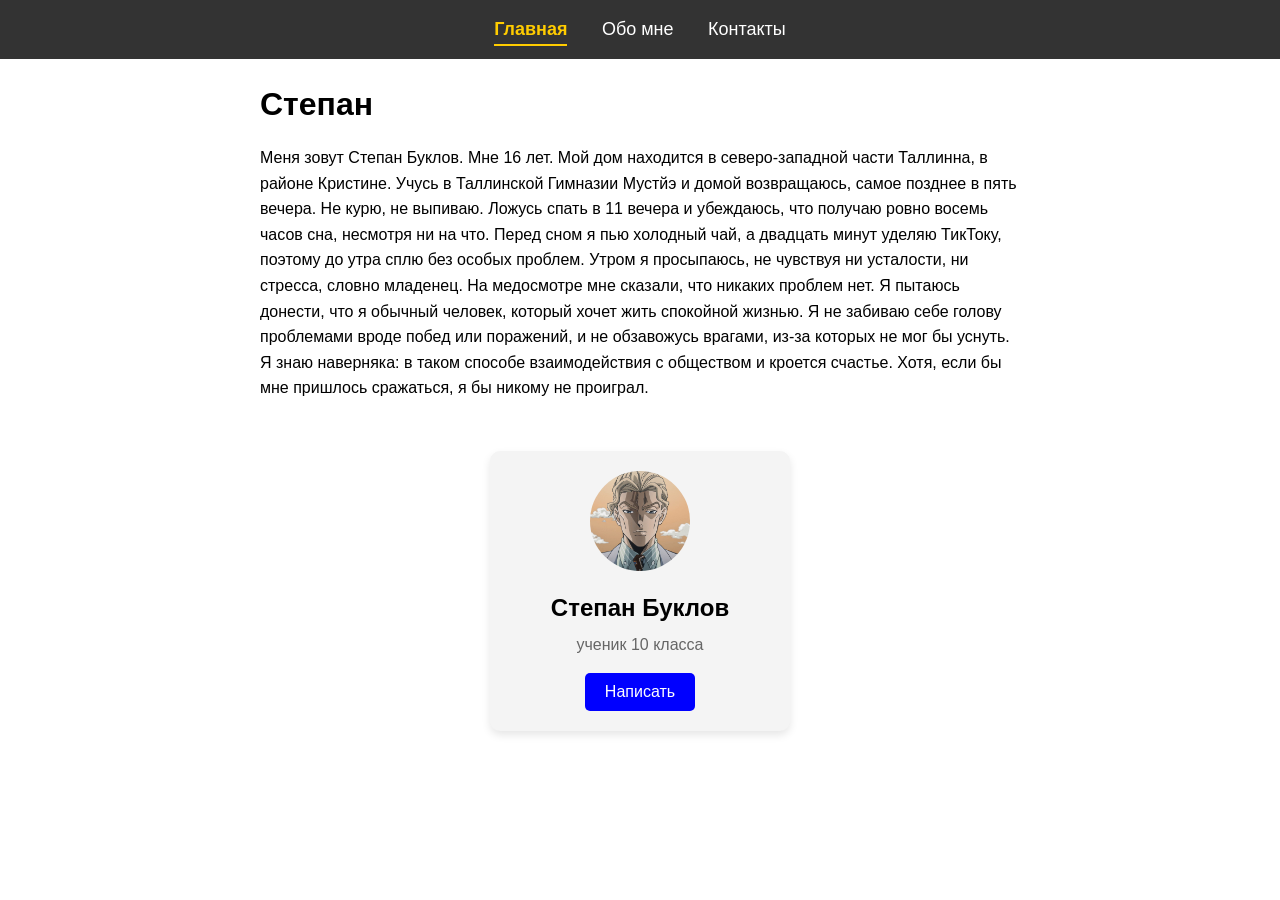
==== index.html @ 321bf99d "Add files via upload" ====
<!DOCTYPE html>
<html lang="ru">
<head>
    <meta charset="UTF-8">
    <meta name="viewport" content="width=device-width, initial-scale=1.0">
    <title>Работа</title>
    <link rel="stylesheet" href="style.css">
</head>
<body>

    <!-- Задание 2: Меню навигации -->
    <nav class="navbar">
        <a href="#" class="nav-link active">Главная</a>
        <a href="#" class="nav-link">Обо мне</a>
        <a href="#" class="nav-link">Контакты</a>
    </nav>

    <div class="content-wrapper">
        <h1>Степан</h1>
        <p>
            Меня зовут Степан Буклов. Мне 16 лет. Мой дом находится в северо-западной части Таллинна,
            в районе Кристине. Учусь в Таллинской Гимназии Мустйэ и домой возвращаюсь, самое 
            позднее в пять вечера. Не курю, не выпиваю. Ложусь спать в 11 вечера и убеждаюсь, 
            что получаю ровно восемь часов сна, несмотря ни на что. Перед сном я пью холодный чай, а
            двадцать минут уделяю ТикТоку, поэтому до утра сплю без особых проблем. Утром я 
            просыпаюсь, не чувствуя ни усталости, ни стресса, словно младенец. На медосмотре мне
            сказали, что никаких проблем нет. Я пытаюсь донести, что я обычный человек, который хочет
            жить спокойной жизнью. Я не забиваю себе голову проблемами вроде побед или поражений, и 
            не обзавожусь врагами, из-за которых не мог бы уснуть. Я знаю наверняка: в таком способе
            взаимодействия с обществом и кроется счастье. Хотя, если бы мне пришлось сражаться, я бы 
            никому не проиграл.
        </p>

        <div class="profile-card">
            <!-- Убрал несуществующий атрибут size="100" -->
            <img src="ioshikage-kira.jpeg" alt="Аватар" width="100" height="100">
            <h2>Степан Буклов</h2>
            <p>ученик 10 класса</p>
            <button class="btn btn-primary">Написать</button>
        </div>
    </div>

</body>
</html>
---- style.css ----
/* Сброс стилей */
* {
    margin: 0;
    padding: 0;
    box-sizing: border-box;
}

body {
    font-family: Arial, sans-serif;
    line-height: 1.6;
}

/* --- Обертка для контента, чтобы текст не прилипал к краям --- */
.content-wrapper {
    max-width: 800px;
    margin: 20px auto;
    padding: 0 20px;
}

h1 {
    margin-bottom: 15px;
}

/* --- Задание 2: Меню со стилями nav-link, :hover и .active --- */

.navbar {
    background-color: #333;
    padding: 15px;
    text-align: center;
}

.nav-link {
    color: white;
    text-decoration: none;
    margin: 0 15px;
    font-size: 18px;
    padding-bottom: 5px; /* Чтобы текст не прыгал при появлении рамки */
    transition: color 0.3s ease;
}

/* Стиль при наведении (ховер) */
.nav-link:hover {
    color: #ffcc00;
}

/* Стиль для активной страницы */
.nav-link.active {
    color: #ffcc00;
    font-weight: bold;
    border-bottom: 2px solid #ffcc00;
}


/* --- Задание 1: Система кнопок --- */

.btn {
    display: inline-block;
    padding: 10px 20px;
    border: none;
    border-radius: 5px;
    font-size: 16px;
    font-family: inherit;
    cursor: pointer;
    text-decoration: none; 
    transition: background-color 0.3s ease; 
}

.btn-primary {
    background-color: blue;
    color: white;
}

.btn-primary:hover {
    background-color: darkblue;
}

.btn-secondary {
    background-color: #e0e0e0; 
    color: #333; 
}

.btn-secondary:hover {
    background-color: #cccccc;
}


/* --- Карточка профиля --- */

.profile-card {
    width: 300px;
    background-color: #f4f4f4;
    border-radius: 10px;
    padding: 20px;
    text-align: center;
    box-shadow: 0 4px 8px rgba(0,0,0,0.1);
    margin: 50px auto; /* центрирование */
}

.profile-card img {
    border-radius: 50%; /* Сделает аватарку круглой (бонус для красоты) */
    margin-bottom: 10px;
}

.profile-card h2 {
    margin-bottom: 5px;
}

.profile-card p {
    margin-bottom: 15px;
    color: #666;
}


/* --- Задание 3: Ликвидация !important через правильную специфичность --- */
/* 
   ВНИМАНИЕ: В твоем текущем коде нигде нет !important. 
   Если задание требует его найти и убрать, возможно, ты не скинул 
   какой-то старый кусок кода. 
   Если его нет — значит, ты уже выполнил это задание, просто написав 
   правильные селекторы (например, .profile-card .btn вместо просто .btn).
*/
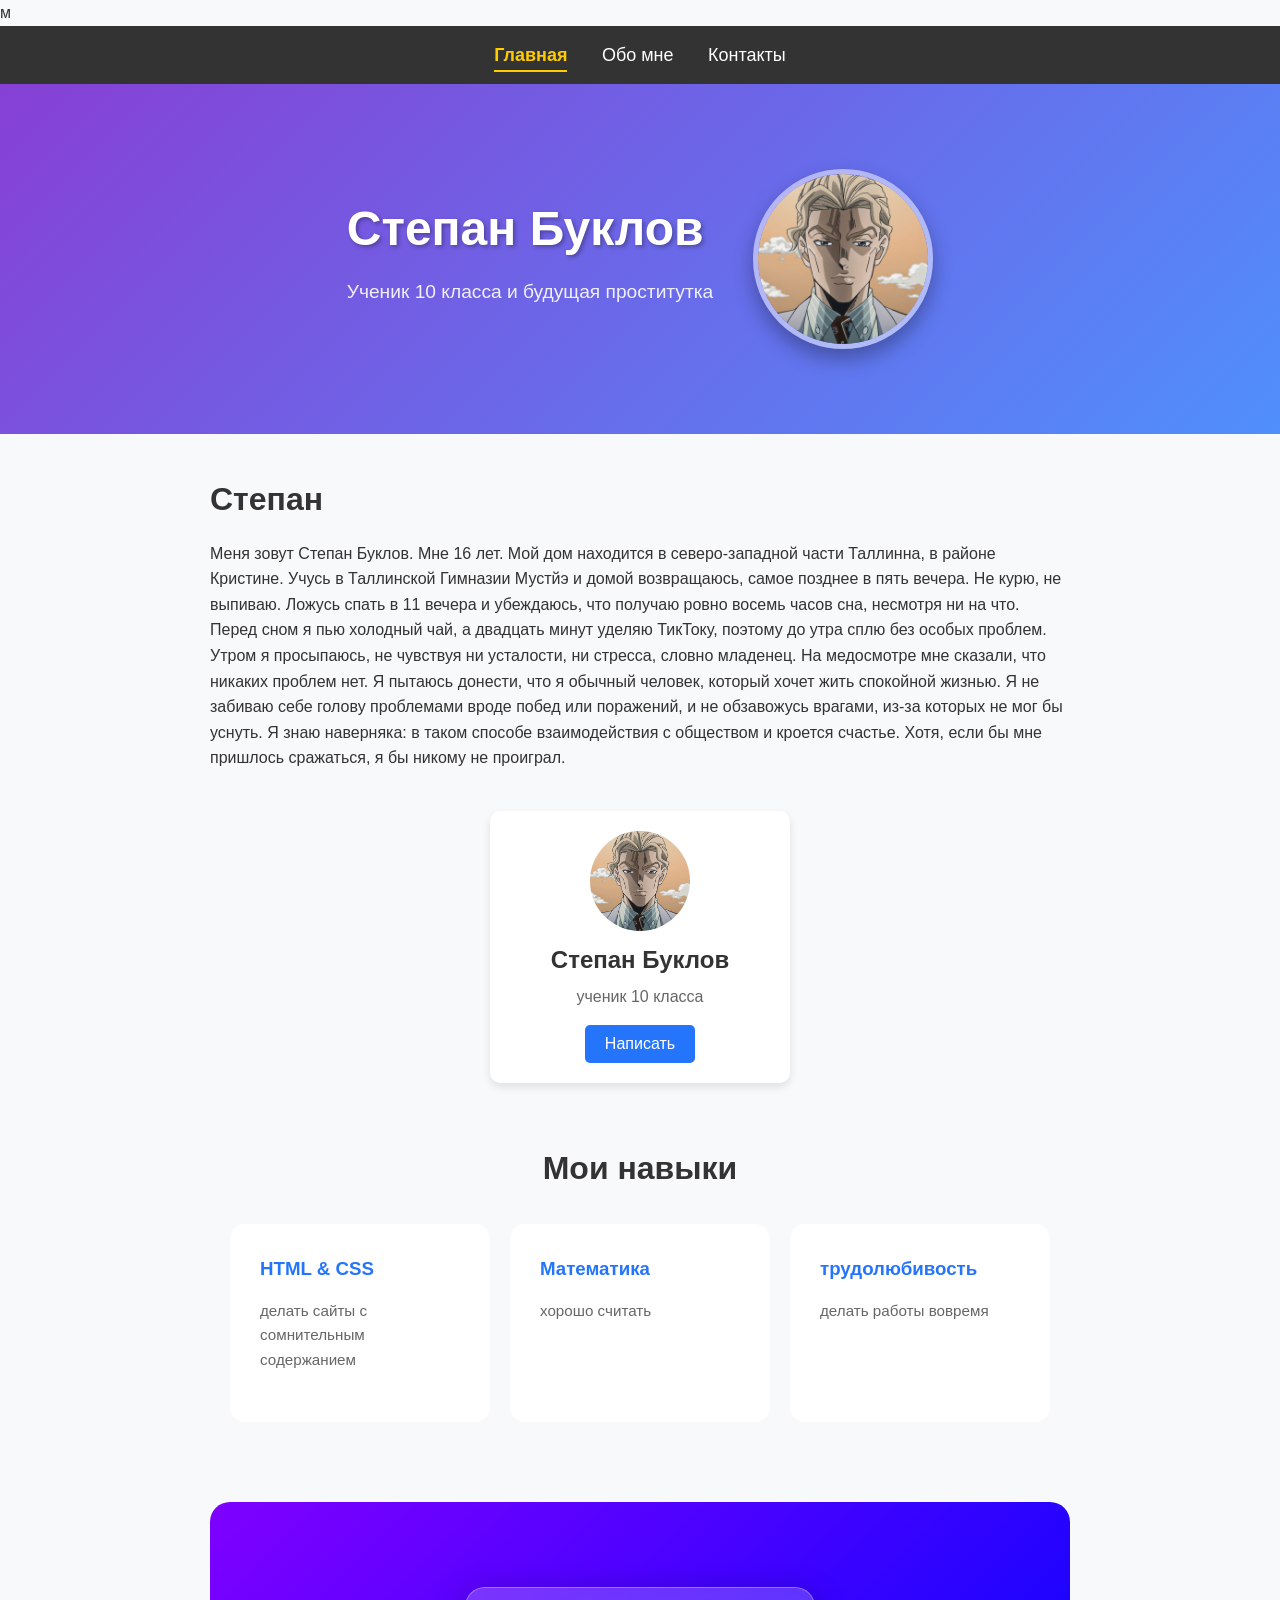
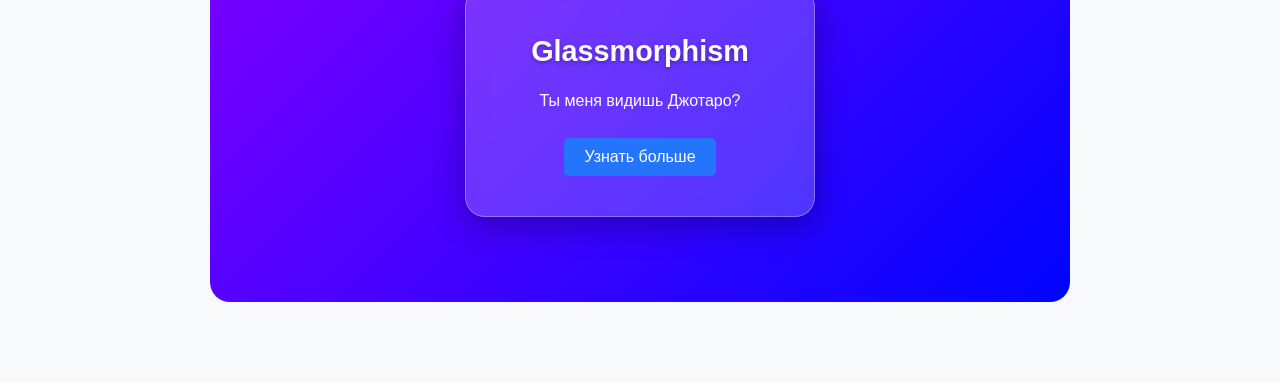
==== commit bd4570c3: "Add files via upload" ====
--- a/index.html
+++ b/index.html
@@ -1,4 +1,4 @@
-<!DOCTYPE html>
+м<!DOCTYPE html>
 <html lang="ru">
 <head>
     <meta charset="UTF-8">
@@ -7,15 +7,24 @@
     <link rel="stylesheet" href="style.css">
 </head>
 <body>
-
-    <!-- Задание 2: Меню навигации -->
+  
     <nav class="navbar">
         <a href="#" class="nav-link active">Главная</a>
         <a href="#" class="nav-link">Обо мне</a>
         <a href="#" class="nav-link">Контакты</a>
     </nav>
 
+    <header class="hero-banner">
+        <div class="hero-content">
+            <h1>Степан Буклов</h1>
+            <p>Ученик 10 класса и будущая проститутка</p>
+        </div>
+        <img src="ioshikage-kira.jpeg" alt="Мое фото" class="hero-photo">
+    </header>
+
+    <!-- Основной контейнер для центрирования контента -->
     <div class="content-wrapper">
+        
         <h1>Степан</h1>
         <p>
             Меня зовут Степан Буклов. Мне 16 лет. Мой дом находится в северо-западной части Таллинна,
@@ -31,13 +40,43 @@
             никому не проиграл.
         </p>
 
+        <!-- Твоя карточка профиля -->
         <div class="profile-card">
-            <!-- Убрал несуществующий атрибут size="100" -->
             <img src="ioshikage-kira.jpeg" alt="Аватар" width="100" height="100">
             <h2>Степан Буклов</h2>
             <p>ученик 10 класса</p>
             <button class="btn btn-primary">Написать</button>
         </div>
+
+        <!-- ЗАДАНИЕ 1: Палитра цветов, box-shadow и hover анимация -->
+        <section class="features">
+            <h2>Мои навыки</h2>
+            <div class="cards-grid">
+                <div class="card">
+                    <h3>HTML & CSS</h3>
+                    <p>делать сайты с сомнительным содержанием</p>
+                </div>
+                <div class="card">
+                    <h3>Математика</h3>
+                    <p>хорошо считать</p>
+                </div>
+                <div class="card">
+                    <h3>трудолюбивость</h3>
+                    <p>делать работы вовремя</p>
+                </div>
+            </div>
+        </section>
+
+        <!-- ЗАДАНИЕ 3: Эффект Glassmorphism -->
+        <section class="glass-section">
+            <div class="glass-bg-image"></div> 
+            <div class="glass-card">
+                <h3>Glassmorphism</h3>
+                <p>Ты меня видишь Джотаро?</p>
+                <button class="btn btn-primary">Узнать больше</button>
+            </div>
+        </section>
+
     </div>
 
 </body>
--- a/style.css
+++ b/style.css
@@ -1,4 +1,4 @@
-/* Сброс стилей */
+/* Базовый сброс */
 * {
     margin: 0;
     padding: 0;
@@ -6,27 +6,20 @@
 }
 
 body {
-    font-family: Arial, sans-serif;
+    font-family: 'Segoe UI', Tahoma, Geneva, Verdana, sans-serif;
+    background-color: #f8f9fa;
+    color: #333;
     line-height: 1.6;
 }
-
-/* --- Обертка для контента, чтобы текст не прилипал к краям --- */
-.content-wrapper {
-    max-width: 800px;
-    margin: 20px auto;
-    padding: 0 20px;
-}
-
-h1 {
-    margin-bottom: 15px;
-}
-
-/* --- Задание 2: Меню со стилями nav-link, :hover и .active --- */
 
 .navbar {
     background-color: #333;
     padding: 15px;
     text-align: center;
+    /* Закрепляем меню сверху, чтобы оно всегда было видно при прокрутке */
+    position: sticky; 
+    top: 0;
+    z-index: 100;
 }
 
 .nav-link {
@@ -34,25 +27,99 @@
     text-decoration: none;
     margin: 0 15px;
     font-size: 18px;
-    padding-bottom: 5px; /* Чтобы текст не прыгал при появлении рамки */
+    padding-bottom: 5px;
     transition: color 0.3s ease;
 }
 
-/* Стиль при наведении (ховер) */
 .nav-link:hover {
     color: #ffcc00;
 }
 
-/* Стиль для активной страницы */
 .nav-link.active {
     color: #ffcc00;
     font-weight: bold;
     border-bottom: 2px solid #ffcc00;
 }
 
-
-/* --- Задание 1: Система кнопок --- */
-
+/* Обертка для текста, чтобы он не прилипал к краям */
+.content-wrapper {
+    max-width: 900px;
+    margin: 0 auto;
+    padding: 40px 20px;
+}
+
+h1 {
+    margin-bottom: 15px;
+}
+
+p {
+    margin-bottom: 20px;
+}
+
+/* =========================================
+   ЗАДАНИЕ 2: Hero-баннер 
+   ========================================= */
+.hero-banner {
+    background-image: 
+        linear-gradient(135deg, rgba(106, 17, 203, 0.8) 0%, rgba(37, 117, 252, 0.8) 100%),
+        url('https://images.unsplash.com/photo-1557683316-973673baf926?q=80&w=2000&auto=format&fit=crop');
+    background-size: cover;
+    background-position: center;
+    color: white;
+    padding: 60px 20px;
+    display: flex;
+    align-items: center;
+    justify-content: center;
+    gap: 40px;
+    min-height: 350px;
+}
+
+.hero-content h1 {
+    font-size: 3rem;
+    margin-bottom: 10px;
+    text-shadow: 2px 2px 4px rgba(0,0,0,0.3);
+}
+
+.hero-content p {
+    font-size: 1.2rem;
+    opacity: 0.9;
+}
+
+.hero-photo {
+    width: 180px;
+    height: 180px;
+    border-radius: 50%;
+    object-fit: cover;
+    border: 5px solid rgba(255, 255, 255, 0.5);
+    box-shadow: 0 10px 20px rgba(0,0,0,0.3);
+}
+
+
+.profile-card {
+    width: 300px;
+    background-color: #ffffff;
+    border-radius: 10px;
+    padding: 20px;
+    text-align: center;
+    box-shadow: 0 4px 8px rgba(0,0,0,0.1);
+    margin: 40px auto; /* Центрируем карточку */
+}
+
+.profile-card img {
+    border-radius: 50%; 
+    margin-bottom: 10px;
+}
+
+.profile-card h2 {
+    margin-bottom: 5px;
+}
+
+.profile-card p {
+    margin-bottom: 15px;
+    color: #666;
+}
+
+/* Кнопки (из старых заданий) */
 .btn {
     display: inline-block;
     padding: 10px 20px;
@@ -61,61 +128,110 @@
     font-size: 16px;
     font-family: inherit;
     cursor: pointer;
-    text-decoration: none; 
     transition: background-color 0.3s ease; 
 }
 
 .btn-primary {
-    background-color: blue;
+    background-color: #2575fc;
     color: white;
 }
 
 .btn-primary:hover {
-    background-color: darkblue;
-}
-
-.btn-secondary {
-    background-color: #e0e0e0; 
-    color: #333; 
-}
-
-.btn-secondary:hover {
-    background-color: #cccccc;
-}
-
-
-/* --- Карточка профиля --- */
-
-.profile-card {
-    width: 300px;
-    background-color: #f4f4f4;
-    border-radius: 10px;
-    padding: 20px;
-    text-align: center;
-    box-shadow: 0 4px 8px rgba(0,0,0,0.1);
-    margin: 50px auto; /* центрирование */
-}
-
-.profile-card img {
-    border-radius: 50%; /* Сделает аватарку круглой (бонус для красоты) */
-    margin-bottom: 10px;
-}
-
-.profile-card h2 {
-    margin-bottom: 5px;
-}
-
-.profile-card p {
-    margin-bottom: 15px;
+    background-color: #1a5bbd;
+}
+
+/* =========================================
+   ЗАДАНИЕ 1: Карточки (Тени и Hover)
+   ========================================= */
+.features {
+    margin-top: 60px;
+}
+
+.features h2 {
+    text-align: center;
+    margin-bottom: 30px;
+    font-size: 2rem;
+}
+
+.cards-grid {
+    display: flex;
+    gap: 20px;
+    justify-content: center;
+    flex-wrap: wrap;
+}
+
+.card {
+    background-color: #ffffff;
+    padding: 30px;
+    border-radius: 15px;
+    width: 260px;
+}
+
+.card h3 {
+    margin-bottom: 15px;
+    color: #2575fc;
+}
+
+.card p {
     color: #666;
-}
-
-
-/* --- Задание 3: Ликвидация !important через правильную специфичность --- */
-/* 
-   ВНИМАНИЕ: В твоем текущем коде нигде нет !important. 
-   Если задание требует его найти и убрать, возможно, ты не скинул 
-   какой-то старый кусок кода. 
-   Если его нет — значит, ты уже выполнил это задание, просто написав 
-   правильные селекторы (например, .profile-card .btn вместо просто .btn).
-*/+    font-size: 0.95rem;
+}
+
+/* Hover-анимация */
+.card:hover {
+    transform: translateY(-10px); 
+    box-shadow: 0 20px 25px -5px rgba(0,0,0,0.15), 0 10px 10px -5px rgba(0,0,0,0.04); 
+    border-top-color: #ffcc00; 
+}
+
+/* =========================================
+   ЗАДАНИЕ 3: Эффект Glassmorphism
+   ========================================= */
+.glass-section {
+    position: relative;
+    height: 400px;
+    margin-top: 80px;
+    margin-bottom: 40px;
+    border-radius: 20px;
+    overflow: hidden;
+    display: flex;
+    align-items: center;
+    justify-content: center;
+}
+
+.glass-bg-image {
+    position: absolute;
+    top: 0; left: 0; right: 0; bottom: 0;
+    background: linear-gradient(135deg, #7F00FF 0%, #0004ff 100%); 
+    z-index: 1;
+}
+
+.glass-card {
+    position: relative;
+    z-index: 2;
+    width: 350px;
+    padding: 40px;
+    border-radius: 20px;
+    
+    
+    background: rgba(255, 255, 255, 0.2); 
+    backdrop-filter: blur(10px); 
+    -webkit-backdrop-filter: blur(10px); 
+    border: 1px solid rgba(255, 255, 255, 0.3); 
+    box-shadow: 0 8px 32px 0 rgba(0, 0, 0, 0.3); 
+    
+    color: white;
+    text-align: center;
+}
+
+.glass-card h3 {
+    font-size: 1.8rem;
+    margin-bottom: 15px;
+    text-shadow: 0 2px 4px rgba(0,0,0,0.3);
+}
+
+.glass-card p {
+    margin-bottom: 25px;
+    line-height: 1.5;
+    font-weight: 500;
+}
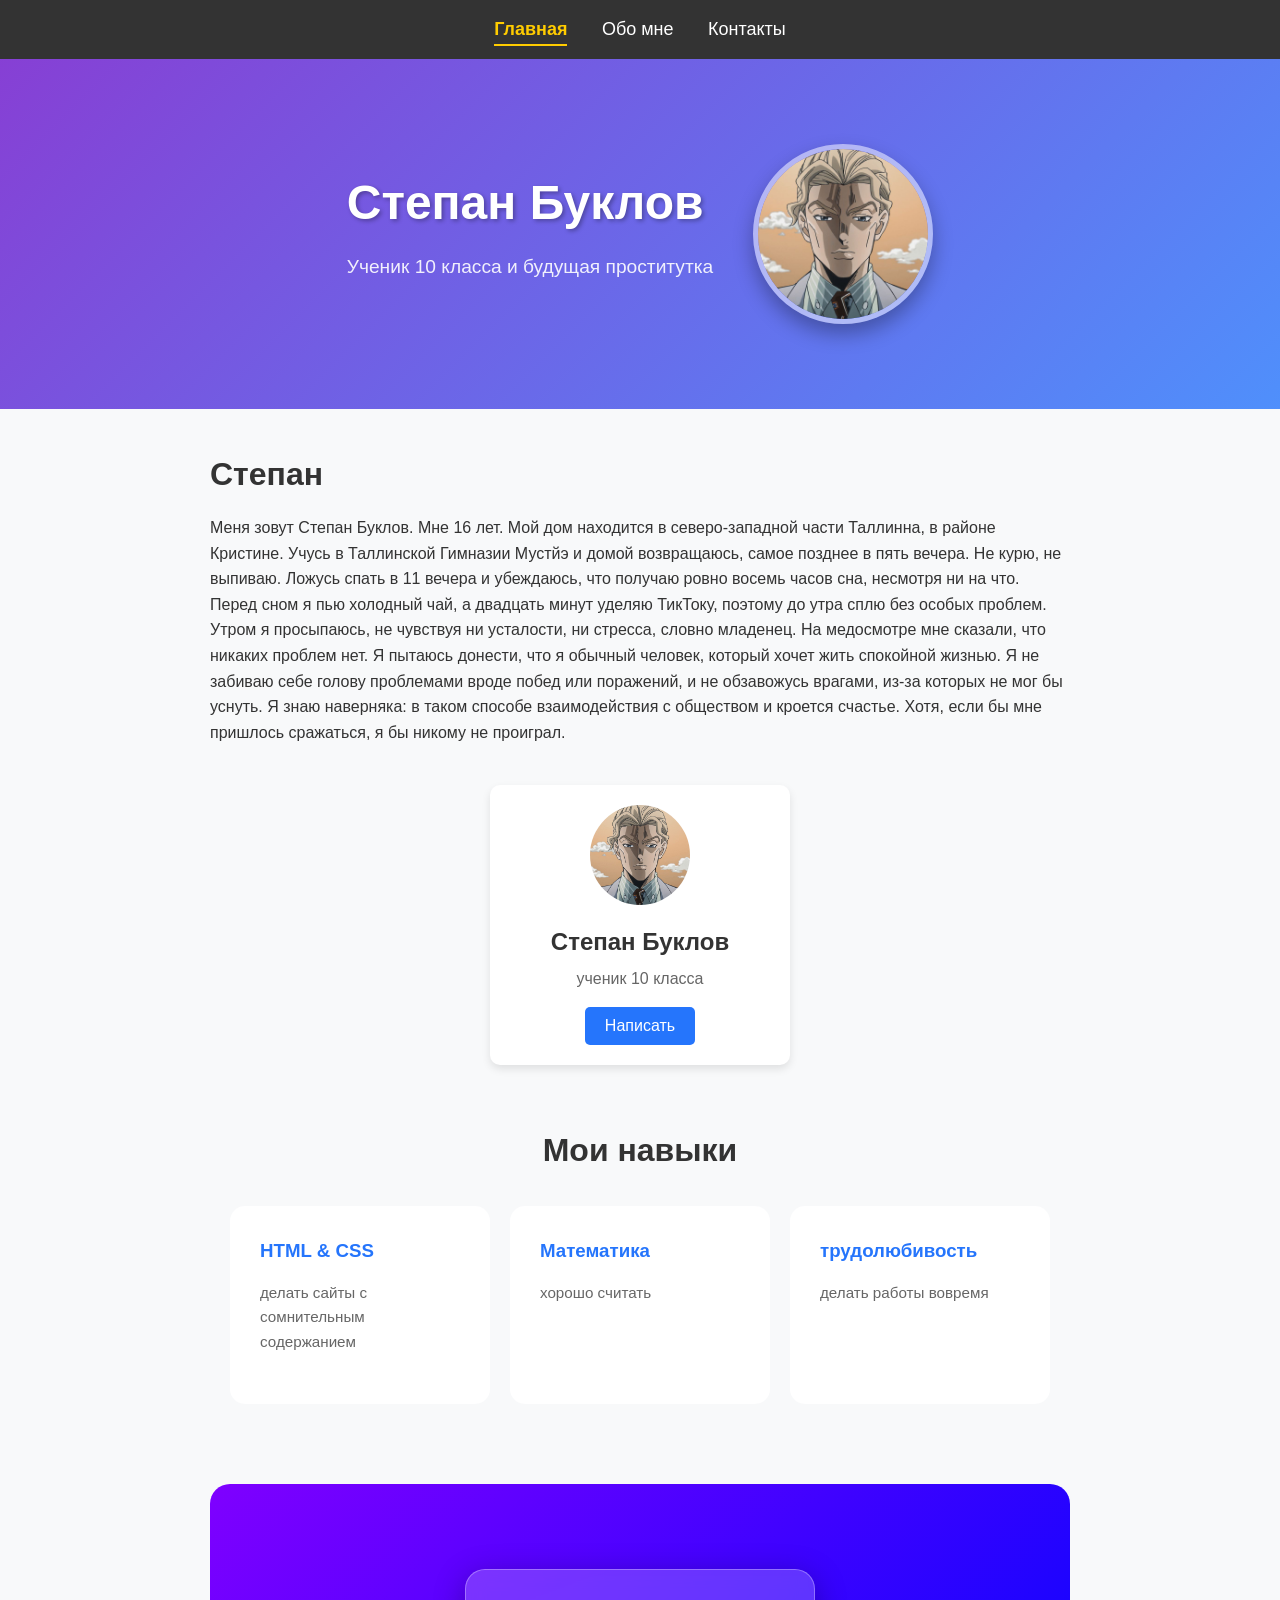
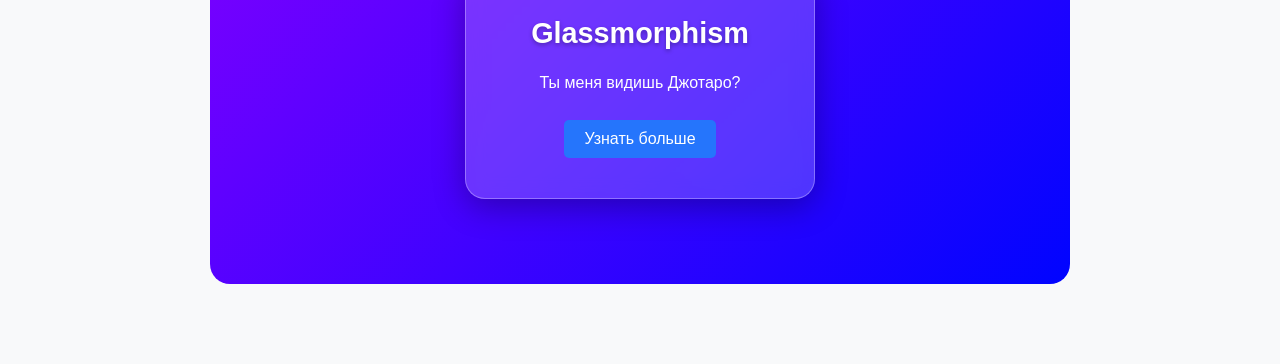
==== commit 9e0d3f7f: "Add files via upload" ====
--- a/index.html
+++ b/index.html
@@ -1,4 +1,4 @@
-м<!DOCTYPE html>
+<!DOCTYPE html>
 <html lang="ru">
 <head>
     <meta charset="UTF-8">
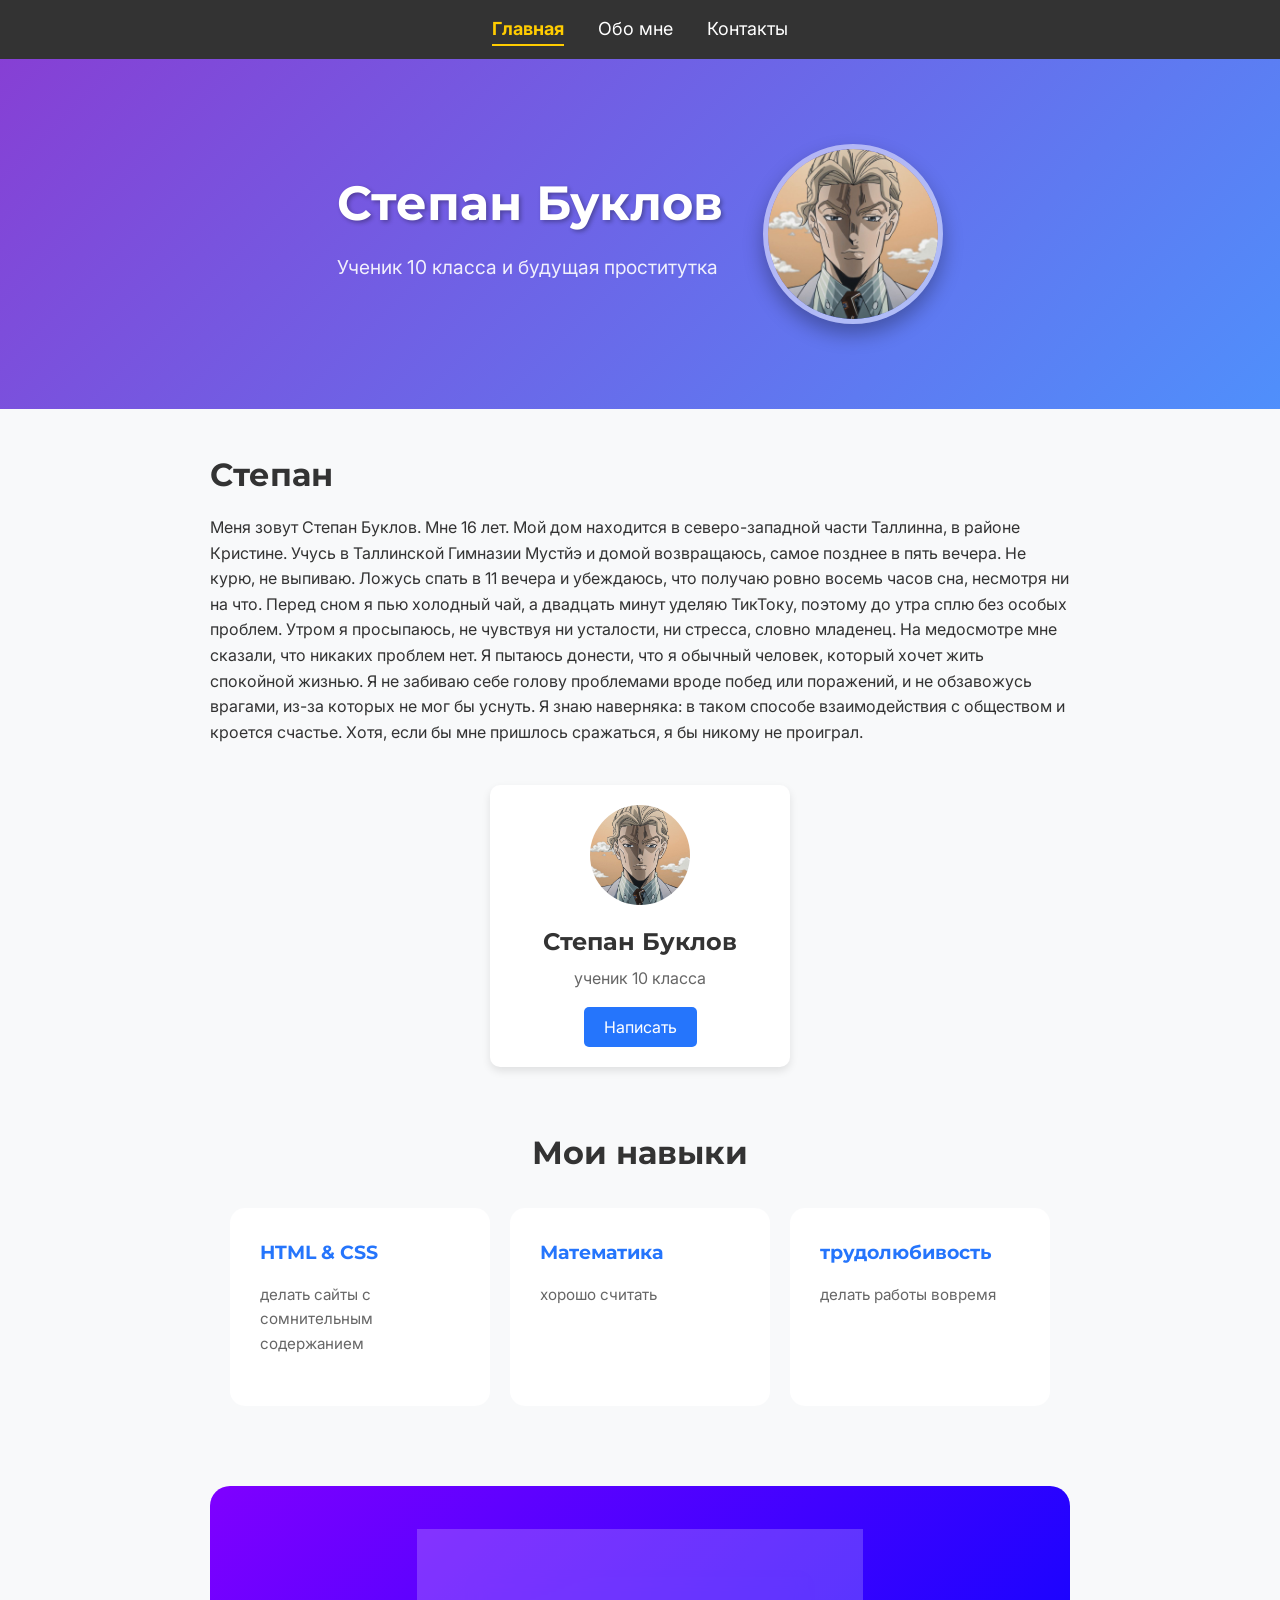
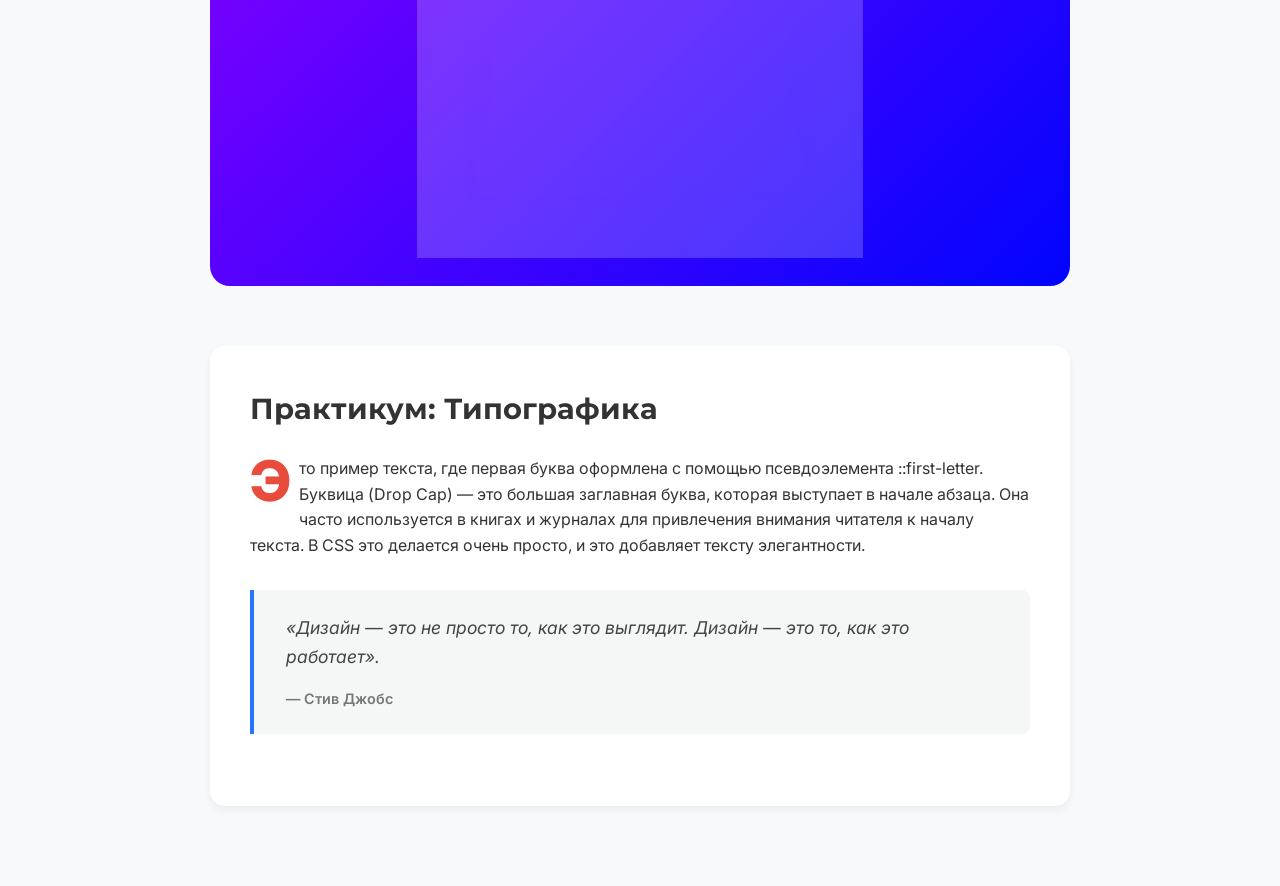
==== commit 138adf7f: "Add files via upload" ====
--- a/index.html
+++ b/index.html
@@ -4,6 +4,12 @@
     <meta charset="UTF-8">
     <meta name="viewport" content="width=device-width, initial-scale=1.0">
     <title>Работа</title>
+    
+    <!-- ЗАДАНИЕ 1: Подключение пары шрифтов Montserrat и Inter -->
+    <link rel="preconnect" href="https://fonts.googleapis.com">
+    <link rel="preconnect" href="https://fonts.gstatic.com" crossorigin>
+    <link href="https://fonts.googleapis.com/css2?family=Inter:wght@400;600&family=Montserrat:wght@400;600;800&display=swap" rel="stylesheet">
+    
     <link rel="stylesheet" href="style.css">
 </head>
 <body>
@@ -77,6 +83,27 @@
             </div>
         </section>
 
+        <!-- ============================================== -->
+        <!-- НОВОЕ ПРАКТИЧЕСКОЕ ЗАДАНИЕ (по чек-листу)       -->
+        <!-- ============================================== -->
+        <section class="practicum-section">
+            <h2>Практикум: Типографика</h2>
+            
+            <p class="text-with-dropcap">
+                Это пример текста, где первая буква оформлена с помощью псевдоэлемента ::first-letter. 
+                Буквица (Drop Cap) — это большая заглавная буква, которая выступает в начале абзаца. 
+                Она часто используется в книгах и журналах для привлечения внимания читателя к началу текста. 
+                В CSS это делается очень просто, и это добавляет тексту элегантности.
+            </p>
+
+            <!-- ЗАДАНИЕ 3: Оформление цитаты -->
+            <blockquote class="styled-quote">
+                «Дизайн — это не просто то, как это выглядит. Дизайн — это то, как это работает».
+                <cite>— Стив Джобс</cite>
+            </blockquote>
+        </section>
+        <!-- ============================================== -->
+
     </div>
 
 </body>
--- a/style.css
+++ b/style.css
@@ -1,3 +1,11 @@
+
+/* ЗАДАНИЕ 2: Базовая настройка размеров (rem) */
+html {
+    /* Базовый размер шрифта 16px. 1rem = 16px */
+    font-size: 16px; 
+    scroll-behavior: smooth;
+}
+
 /* Базовый сброс */
 * {
     margin: 0;
@@ -6,17 +14,24 @@
 }
 
 body {
-    font-family: 'Segoe UI', Tahoma, Geneva, Verdana, sans-serif;
+    /* ЗАДАНИЕ 1: Использование подключенных шрифтов. 
+       Montserrat для заголовков зададим ниже, Inter - для основного текста */
+    font-family: 'Inter', 'Segoe UI', Tahoma, Geneva, Verdana, sans-serif;
     background-color: #f8f9fa;
     color: #333;
     line-height: 1.6;
 }
 
+/* Применяем Montserrat к заголовкам для иерархии */
+h1, h2, h3 {
+    font-family: 'Montserrat', sans-serif;
+}
+
 .navbar {
     background-color: #333;
-    padding: 15px;
+    /* Перевод в rem: 15px / 16 = 0.9375rem */
+    padding: 0.9375rem;
     text-align: center;
-    /* Закрепляем меню сверху, чтобы оно всегда было видно при прокрутке */
     position: sticky; 
     top: 0;
     z-index: 100;
@@ -25,9 +40,9 @@
 .nav-link {
     color: white;
     text-decoration: none;
-    margin: 0 15px;
-    font-size: 18px;
-    padding-bottom: 5px;
+    margin: 0 0.9375rem; /* 15px */
+    font-size: 1.125rem; /* 18px */
+    padding-bottom: 0.3125rem; /* 5px */
     transition: color 0.3s ease;
 }
 
@@ -38,22 +53,22 @@
 .nav-link.active {
     color: #ffcc00;
     font-weight: bold;
-    border-bottom: 2px solid #ffcc00;
+    border-bottom: 0.125rem solid #ffcc00; /* 2px */
 }
 
 /* Обертка для текста, чтобы он не прилипал к краям */
 .content-wrapper {
-    max-width: 900px;
+    max-width: 56.25rem; /* 900px */
     margin: 0 auto;
-    padding: 40px 20px;
+    padding: 2.5rem 1.25rem; /* 40px 20px */
 }
 
 h1 {
-    margin-bottom: 15px;
+    margin-bottom: 0.9375rem; /* 15px */
 }
 
 p {
-    margin-bottom: 20px;
+    margin-bottom: 1.25rem; /* 20px */
 }
 
 /* =========================================
@@ -66,66 +81,66 @@
     background-size: cover;
     background-position: center;
     color: white;
-    padding: 60px 20px;
+    padding: 3.75rem 1.25rem; /* 60px 20px */
     display: flex;
     align-items: center;
     justify-content: center;
-    gap: 40px;
-    min-height: 350px;
+    gap: 2.5rem; /* 40px */
+    min-height: 21.875rem; /* 350px */
 }
 
 .hero-content h1 {
-    font-size: 3rem;
-    margin-bottom: 10px;
-    text-shadow: 2px 2px 4px rgba(0,0,0,0.3);
+    font-size: 3rem; /* 48px */
+    margin-bottom: 0.625rem; /* 10px */
+    text-shadow: 0.125rem 0.125rem 0.25rem rgba(0,0,0,0.3); /* 2px 2px 4px */
 }
 
 .hero-content p {
-    font-size: 1.2rem;
+    font-size: 1.2rem; /* 19.2px */
     opacity: 0.9;
 }
 
 .hero-photo {
-    width: 180px;
-    height: 180px;
+    width: 11.25rem; /* 180px */
+    height: 11.25rem; /* 180px */
     border-radius: 50%;
     object-fit: cover;
-    border: 5px solid rgba(255, 255, 255, 0.5);
-    box-shadow: 0 10px 20px rgba(0,0,0,0.3);
+    border: 0.3125rem solid rgba(255, 255, 255, 0.5); /* 5px */
+    box-shadow: 0 0.625rem 1.25rem rgba(0,0,0,0.3); /* 0 10px 20px */
 }
 
 
 .profile-card {
-    width: 300px;
+    width: 18.75rem; /* 300px */
     background-color: #ffffff;
-    border-radius: 10px;
-    padding: 20px;
+    border-radius: 0.625rem; /* 10px */
+    padding: 1.25rem; /* 20px */
     text-align: center;
-    box-shadow: 0 4px 8px rgba(0,0,0,0.1);
-    margin: 40px auto; /* Центрируем карточку */
+    box-shadow: 0 0.25rem 0.5rem rgba(0,0,0,0.1); /* 0 4px 8px */
+    margin: 2.5rem auto; /* 40px */
 }
 
 .profile-card img {
     border-radius: 50%; 
-    margin-bottom: 10px;
+    margin-bottom: 0.625rem; /* 10px */
 }
 
 .profile-card h2 {
-    margin-bottom: 5px;
+    margin-bottom: 0.3125rem; /* 5px */
 }
 
 .profile-card p {
-    margin-bottom: 15px;
+    margin-bottom: 0.9375rem; /* 15px */
     color: #666;
 }
 
 /* Кнопки (из старых заданий) */
 .btn {
     display: inline-block;
-    padding: 10px 20px;
+    padding: 0.625rem 1.25rem; /* 10px 20px */
     border: none;
-    border-radius: 5px;
-    font-size: 16px;
+    border-radius: 0.3125rem; /* 5px */
+    font-size: 1rem; /* 16px */
     font-family: inherit;
     cursor: pointer;
     transition: background-color 0.3s ease; 
@@ -144,43 +159,43 @@
    ЗАДАНИЕ 1: Карточки (Тени и Hover)
    ========================================= */
 .features {
-    margin-top: 60px;
+    margin-top: 3.75rem; /* 60px */
 }
 
 .features h2 {
     text-align: center;
-    margin-bottom: 30px;
-    font-size: 2rem;
+    margin-bottom: 1.875rem; /* 30px */
+    font-size: 2rem; /* 32px */
 }
 
 .cards-grid {
     display: flex;
-    gap: 20px;
+    gap: 1.25rem; /* 20px */
     justify-content: center;
     flex-wrap: wrap;
 }
 
 .card {
     background-color: #ffffff;
-    padding: 30px;
-    border-radius: 15px;
-    width: 260px;
+    padding: 1.875rem; /* 30px */
+    border-radius: 0.9375rem; /* 15px */
+    width: 16.25rem; /* 260px */
 }
 
 .card h3 {
-    margin-bottom: 15px;
+    margin-bottom: 0.9375rem; /* 15px */
     color: #2575fc;
 }
 
 .card p {
     color: #666;
-    font-size: 0.95rem;
+    font-size: 0.95rem; /* 15.2px */
 }
 
 /* Hover-анимация */
 .card:hover {
-    transform: translateY(-10px); 
-    box-shadow: 0 20px 25px -5px rgba(0,0,0,0.15), 0 10px 10px -5px rgba(0,0,0,0.04); 
+    transform: translateY(-0.625rem); /* -10px */
+    box-shadow: 0 1.25rem 1.5625rem -0.3125rem rgba(0,0,0,0.15), 0 0.625rem 0.625rem -0.3125rem rgba(0,0,0,0.04); 
     border-top-color: #ffcc00; 
 }
 
@@ -189,10 +204,10 @@
    ========================================= */
 .glass-section {
     position: relative;
-    height: 400px;
-    margin-top: 80px;
-    margin-bottom: 40px;
-    border-radius: 20px;
+    height: 25rem; /* 400px */
+    margin-top: 5rem; /* 80px */
+    margin-bottom: 2.5rem; /* 40px */
+    border-radius: 1.25rem; /* 20px */
     overflow: hidden;
     display: flex;
     align-items: center;
@@ -209,29 +224,84 @@
 .glass-card {
     position: relative;
     z-index: 2;
-    width: 350px;
-    padding: 40px;
-    border-radius: 20px;
-    
+    width: 21.875rem; /* 350px */
+    padding: 2.5rem; /* 40px */
+    border-radius: 1.25rem; /* 20px */
     
     background: rgba(255, 255, 255, 0.2); 
     backdrop-filter: blur(10px); 
     -webkit-backdrop-filter: blur(10px); 
-    border: 1px solid rgba(255, 255, 255, 0.3); 
-    box-shadow: 0 8px 32px 0 rgba(0, 0, 0, 0.3); 
+    border: 0.0625rem solid rgba(255, 255, 255, 0.3); /* 1px */
+    box-shadow: 0 0.5rem 2rem 0 rgba(0, 0, 0, 0.3); /* 0 8px 32px */
     
     color: white;
     text-align: center;
 }
 
 .glass-card h3 {
-    font-size: 1.8rem;
-    margin-bottom: 15px;
-    text-shadow: 0 2px 4px rgba(0,0,0,0.3);
+    font-size: 1.8rem; /* 28.8px */
+    margin-bottom: 0.9375rem; /* 15px */
+    text-shadow: 0 0.125rem 0.25rem rgba(0,0,0,0.3); /* 0 2px 4px */
 }
 
 .glass-card p {
-    margin-bottom: 25px;
+    margin-bottom: 1.5625rem; /* 25px */
     line-height: 1.5;
     font-weight: 500;
+}
+
+/* =========================================
+   НОВОЕ ПРАКТИЧЕСКОЕ ЗАДАНИЕ
+   ========================================= */
+
+.practicum-section {
+    background-color: #ffffff;
+    padding: 2.5rem; /* 40px */
+    border-radius: 0.9375rem; /* 15px */
+    box-shadow: 0 0.25rem 0.5rem rgba(0,0,0,0.05); /* 0 4px 8px */
+    margin-top: 3.75rem; /* 60px */
+    margin-bottom: 2.5rem; /* 40px */
+}
+
+.practicum-section h2 {
+    font-size: 1.8rem; /* 28.8px */
+    margin-bottom: 1.5rem; /* 24px */
+    color: #333;
+}
+
+.practicum-section p {
+    font-size: 1rem; /* 16px */
+    margin-bottom: 1.5rem; /* 24px */
+}
+
+/* ЗАДАНИЕ 3: Псевдоэлемент ::first-letter (Буквица) */
+.text-with-dropcap::first-letter {
+    font-size: 3.5rem; /* 56px */
+    font-weight: 800;
+    color: #e74c3c; /* Красный цвет */
+    float: left; 
+    line-height: 1;
+    margin-right: 0.5rem; /* 8px */
+    margin-top: -0.2rem; /* -3.2px */
+}
+
+/* ЗАДАНИЕ 3: Оформление цитаты (blockquote) */
+.styled-quote {
+    background-color: #f4f7f6;
+    border-left: 0.3rem solid #2575fc; /* Синяя полоса слева */
+    padding: 1.5rem 2rem; /* 24px 32px */
+    margin: 2rem 0; /* 32px */
+    font-size: 1.1rem; /* 17.6px */
+    font-style: italic;
+    color: #444;
+    border-radius: 0 0.5rem 0.5rem 0; /* 8px */
+}
+
+.styled-quote cite {
+    display: block;
+    margin-top: 1rem; /* 16px */
+    font-size: 0.9rem; /* 14.4px */
+    font-weight: 600;
+    font-style: normal;
+    color: #777;
 }
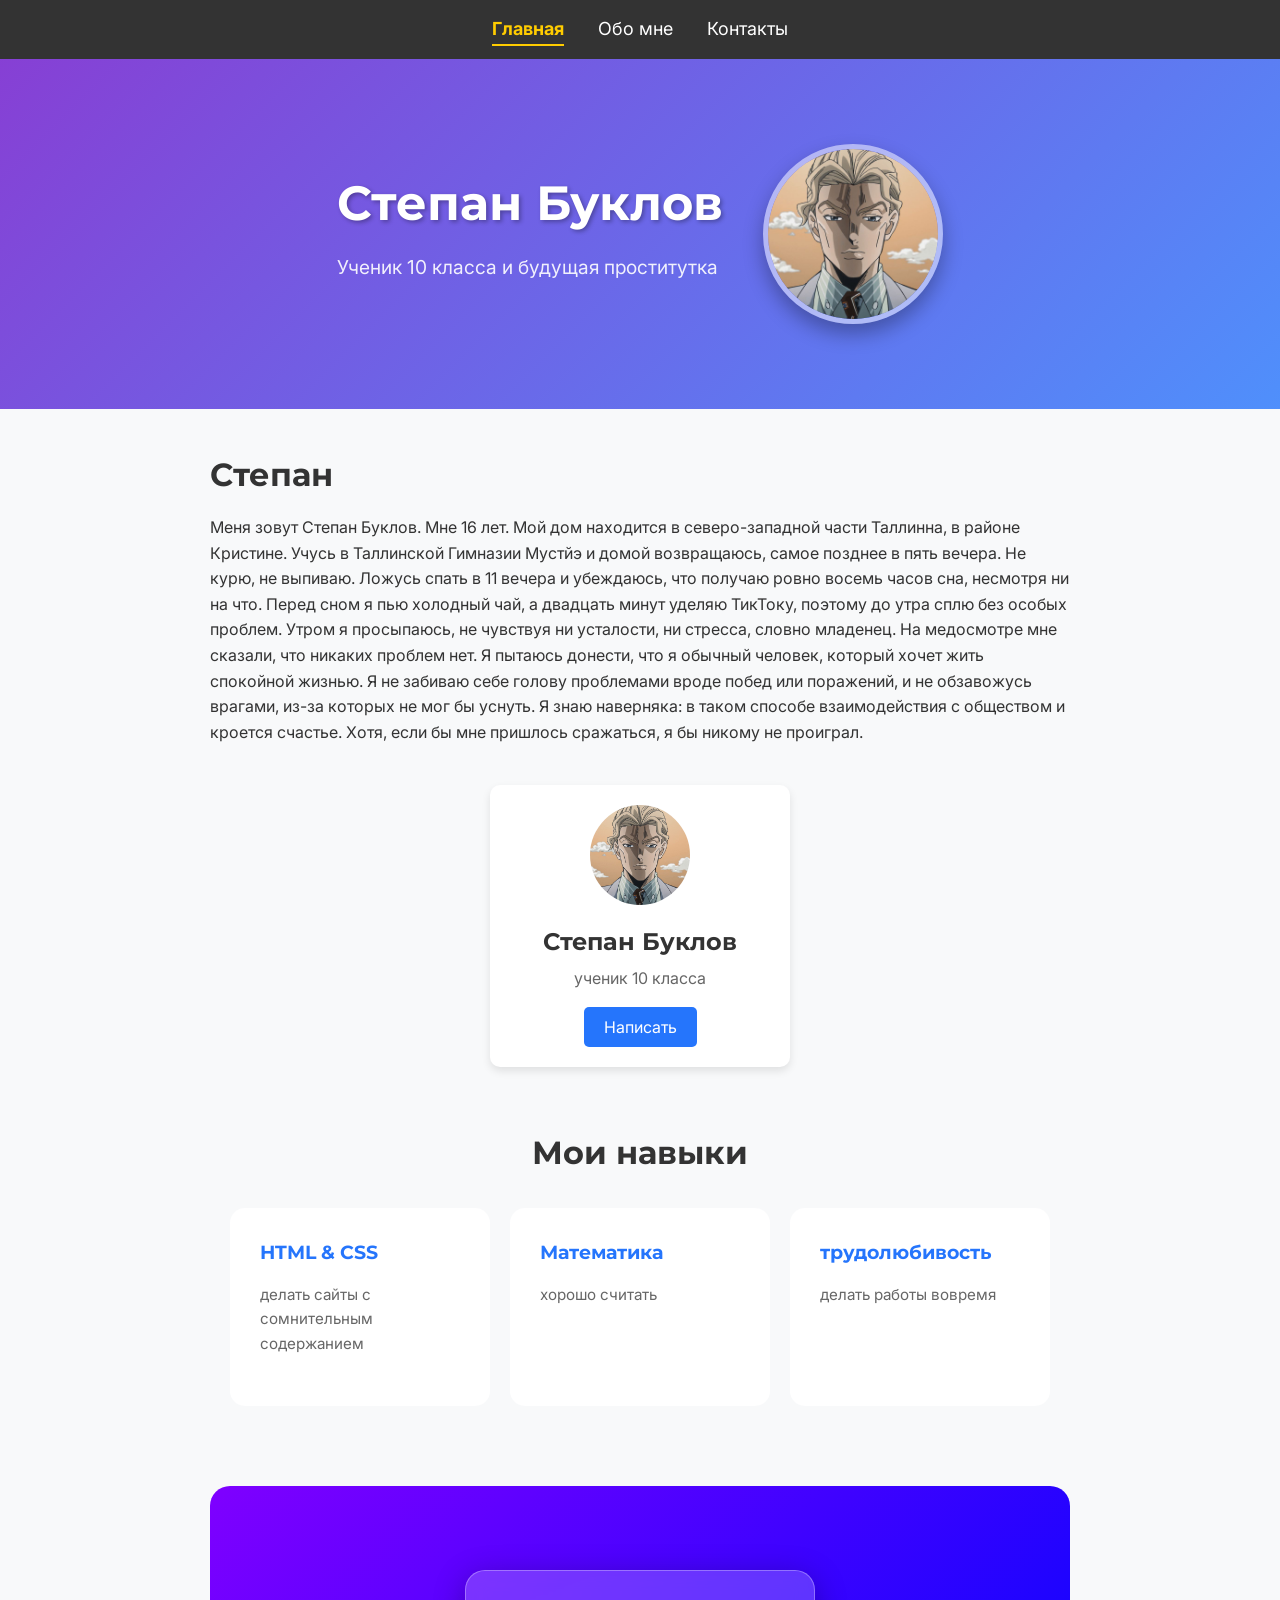
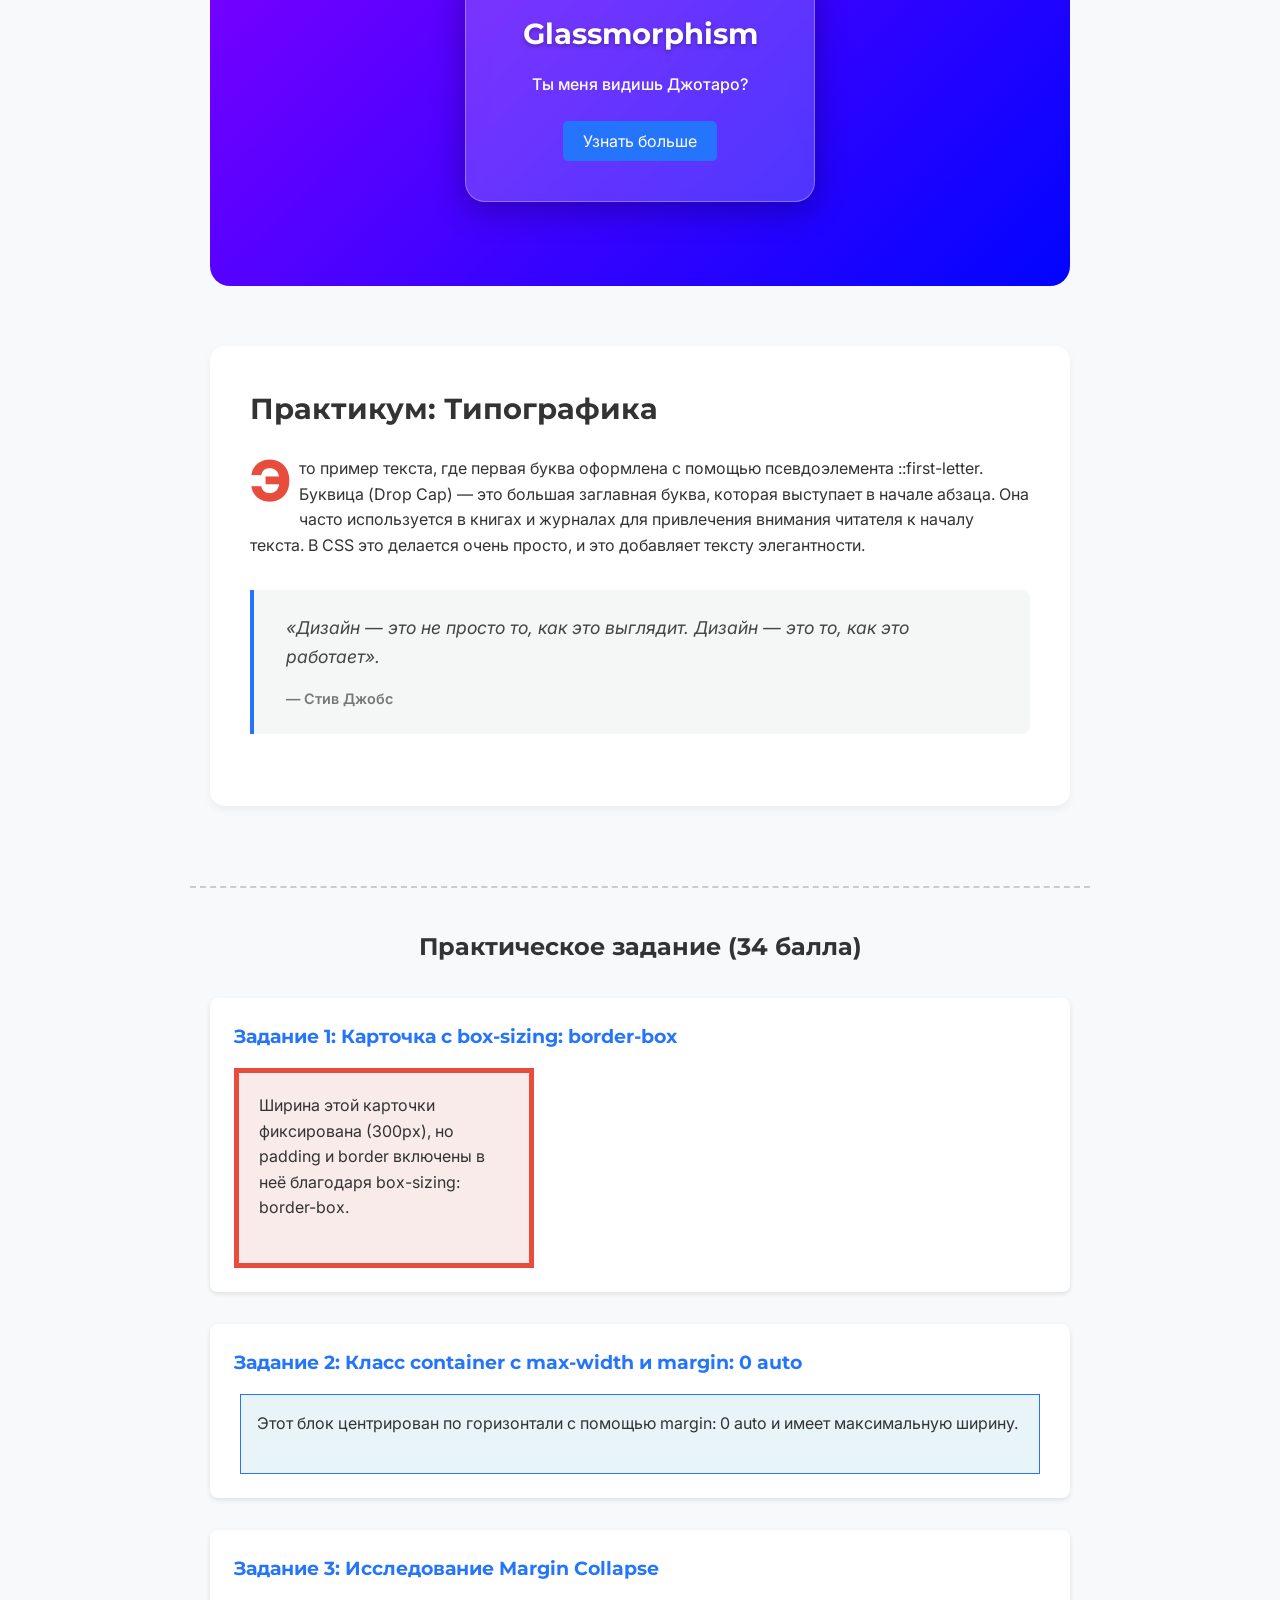
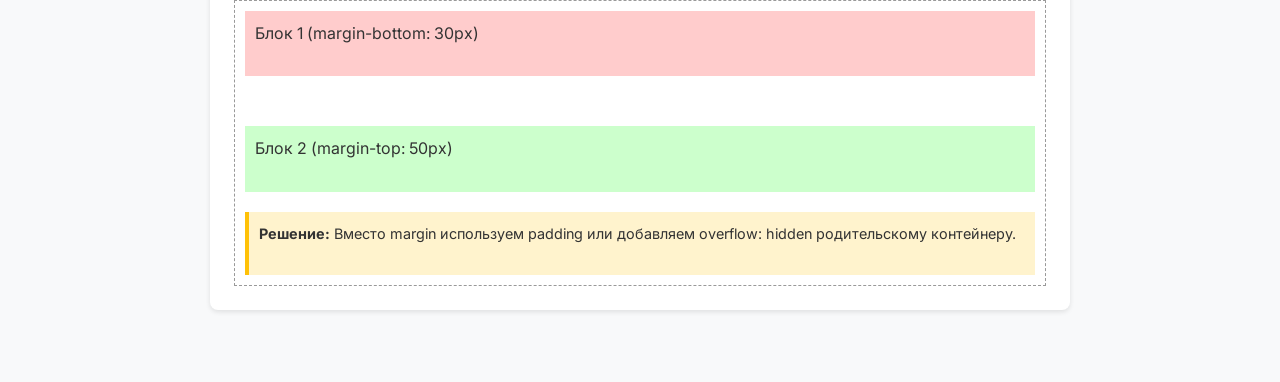
==== commit 2c348378: "Add files via upload" ====
--- a/index.html
+++ b/index.html
@@ -54,7 +54,7 @@
             <button class="btn btn-primary">Написать</button>
         </div>
 
-        <!-- ЗАДАНИЕ 1: Палитра цветов, box-shadow и hover анимация -->
+        <!--  Палитра цветов, box-shadow и hover анимация -->
         <section class="features">
             <h2>Мои навыки</h2>
             <div class="cards-grid">
@@ -83,9 +83,7 @@
             </div>
         </section>
 
-        <!-- ============================================== -->
-        <!-- НОВОЕ ПРАКТИЧЕСКОЕ ЗАДАНИЕ (по чек-листу)       -->
-        <!-- ============================================== -->
+    
         <section class="practicum-section">
             <h2>Практикум: Типографика</h2>
             
@@ -106,5 +104,46 @@
 
     </div>
 
+    <!-- ========================================================= -->
+    <!-- БЛОК ДЛЯ ПРАКТИЧЕСКОГО ЗАДАНИЯ (Добавлено) -->
+    <!-- ========================================================= -->
+    
+    <div class="practicum-task-wrapper">
+        <h2>Практическое задание (34 балла)</h2>
+
+        <!-- Задание 1: Box-sizing Border-box -->
+        <div class="task-block">
+            <h3>Задание 1: Карточка с box-sizing: border-box</h3>
+            <div class="task-1-box">
+                <p>Ширина этой карточки фиксирована (300px), но padding и border включены в неё благодаря box-sizing: border-box.</p>
+            </div>
+        </div>
+
+        <!-- Задание 2: Класс container с max-width и margin: 0 auto -->
+        <div class="task-block">
+            <h3>Задание 2: Класс container с max-width и margin: 0 auto</h3>
+            <div class="task-2-container container">
+                <p>Этот блок центрирован по горизонтали с помощью margin: 0 auto и имеет максимальную ширину.</p>
+            </div>
+        </div>
+
+        <!-- Задание 3: Margin Collapse -->
+        <div class="task-block">
+            <h3>Задание 3: Исследование Margin Collapse</h3>
+            <div class="task-3-margin">
+                <div class="box-collapse-1">
+                    <p>Блок 1 (margin-bottom: 30px)</p>
+                </div>
+                <div class="box-collapse-2">
+                    <p>Блок 2 (margin-top: 50px)</p>
+                </div>
+                <!-- Решение: Чтобы избежать схлопывания, можно использовать padding или overflow: hidden на родителе -->
+                <div class="solution-note">
+                    <p><strong>Решение:</strong> Вместо margin используем padding или добавляем overflow: hidden родительскому контейнеру.</p>
+                </div>
+            </div>
+        </div>
+    </div>
+
 </body>
 </html>
--- a/style.css
+++ b/style.css
@@ -1,5 +1,4 @@
-
-/* ЗАДАНИЕ 2: Базовая настройка размеров (rem) */
+/*  Базовая настройка размеров (rem) */
 html {
     /* Базовый размер шрифта 16px. 1rem = 16px */
     font-size: 16px; 
@@ -14,7 +13,7 @@
 }
 
 body {
-    /* ЗАДАНИЕ 1: Использование подключенных шрифтов. 
+    /*  Использование подключенных шрифтов. 
        Montserrat для заголовков зададим ниже, Inter - для основного текста */
     font-family: 'Inter', 'Segoe UI', Tahoma, Geneva, Verdana, sans-serif;
     background-color: #f8f9fa;
@@ -72,7 +71,7 @@
 }
 
 /* =========================================
-   ЗАДАНИЕ 2: Hero-баннер 
+  Hero-баннер 
    ========================================= */
 .hero-banner {
     background-image: 
@@ -156,7 +155,7 @@
 }
 
 /* =========================================
-   ЗАДАНИЕ 1: Карточки (Тени и Hover)
+   Карточки (Тени и Hover)
    ========================================= */
 .features {
     margin-top: 3.75rem; /* 60px */
@@ -200,7 +199,7 @@
 }
 
 /* =========================================
-   ЗАДАНИЕ 3: Эффект Glassmorphism
+   Эффект Glassmorphism
    ========================================= */
 .glass-section {
     position: relative;
@@ -250,9 +249,6 @@
     font-weight: 500;
 }
 
-/* =========================================
-   НОВОЕ ПРАКТИЧЕСКОЕ ЗАДАНИЕ
-   ========================================= */
 
 .practicum-section {
     background-color: #ffffff;
@@ -274,7 +270,7 @@
     margin-bottom: 1.5rem; /* 24px */
 }
 
-/* ЗАДАНИЕ 3: Псевдоэлемент ::first-letter (Буквица) */
+/*  Псевдоэлемент ::first-letter (Буквица) */
 .text-with-dropcap::first-letter {
     font-size: 3.5rem; /* 56px */
     font-weight: 800;
@@ -285,7 +281,7 @@
     margin-top: -0.2rem; /* -3.2px */
 }
 
-/* ЗАДАНИЕ 3: Оформление цитаты (blockquote) */
+/*  Оформление цитаты (blockquote) */
 .styled-quote {
     background-color: #f4f7f6;
     border-left: 0.3rem solid #2575fc; /* Синяя полоса слева */
@@ -304,4 +300,87 @@
     font-weight: 600;
     font-style: normal;
     color: #777;
+}
+
+
+/* =========================================================
+   БЛОК ДЛЯ ПРАКТИЧЕСКОГО ЗАДАНИЯ (Добавлено)
+   ========================================================= */
+
+.practicum-task-wrapper {
+    max-width: 56.25rem;
+    margin: 0 auto;
+    padding: 2.5rem 1.25rem;
+    border-top: 2px dashed #ccc;
+}
+
+.practicum-task-wrapper h2 {
+    text-align: center;
+    margin-bottom: 2rem;
+}
+
+.task-block {
+    background: #fff;
+    padding: 1.5rem;
+    margin-bottom: 2rem;
+    border-radius: 0.5rem;
+    box-shadow: 0 2px 5px rgba(0,0,0,0.1);
+}
+
+.task-block h3 {
+    margin-bottom: 1rem;
+    color: #2575fc;
+}
+
+/* Задание 1: Box-sizing Border-box */
+.task-1-box {
+    width: 300px;
+    height: 200px;
+    padding: 20px;
+    border: 5px solid #e74c3c;
+    background-color: #f9ebea;
+    /* Ключевое свойство: */
+    box-sizing: border-box; 
+    /* Благодаря ему, общая ширина будет ровно 300px, а контент сожмется */
+}
+
+/* Задание 2: Класс container с max-width и margin: 0 auto */
+.task-2-container {
+    background-color: #e8f4f8;
+    border: 1px solid #2575fc;
+    padding: 1rem;
+}
+
+.container {
+    max-width: 800px;
+    margin: 0 auto; /* Центрирование */
+}
+
+/* Задание 3: Margin Collapse */
+.task-3-margin {
+    /* Родительский контейнер */
+    border: 1px dashed #999;
+    padding: 10px;
+}
+
+.box-collapse-1 {
+    background-color: #ffcccc;
+    margin-bottom: 30px; /* Нижний отступ */
+    padding: 10px;
+}
+
+.box-collapse-2 {
+    background-color: #ccffcc;
+    margin-top: 50px; /* Верхний отступ */
+    padding: 10px;
+    /* Визуально расстояние между блоками будет 50px (максимальный из двух), 
+       а не 80px (30+50). Это и есть Margin Collapse. */
+}
+
+.solution-note {
+    margin-top: 20px;
+    background-color: #fff3cd;
+    padding: 10px;
+    border-left: 4px solid #ffc107;
+    font-size: 0.9rem;
 }
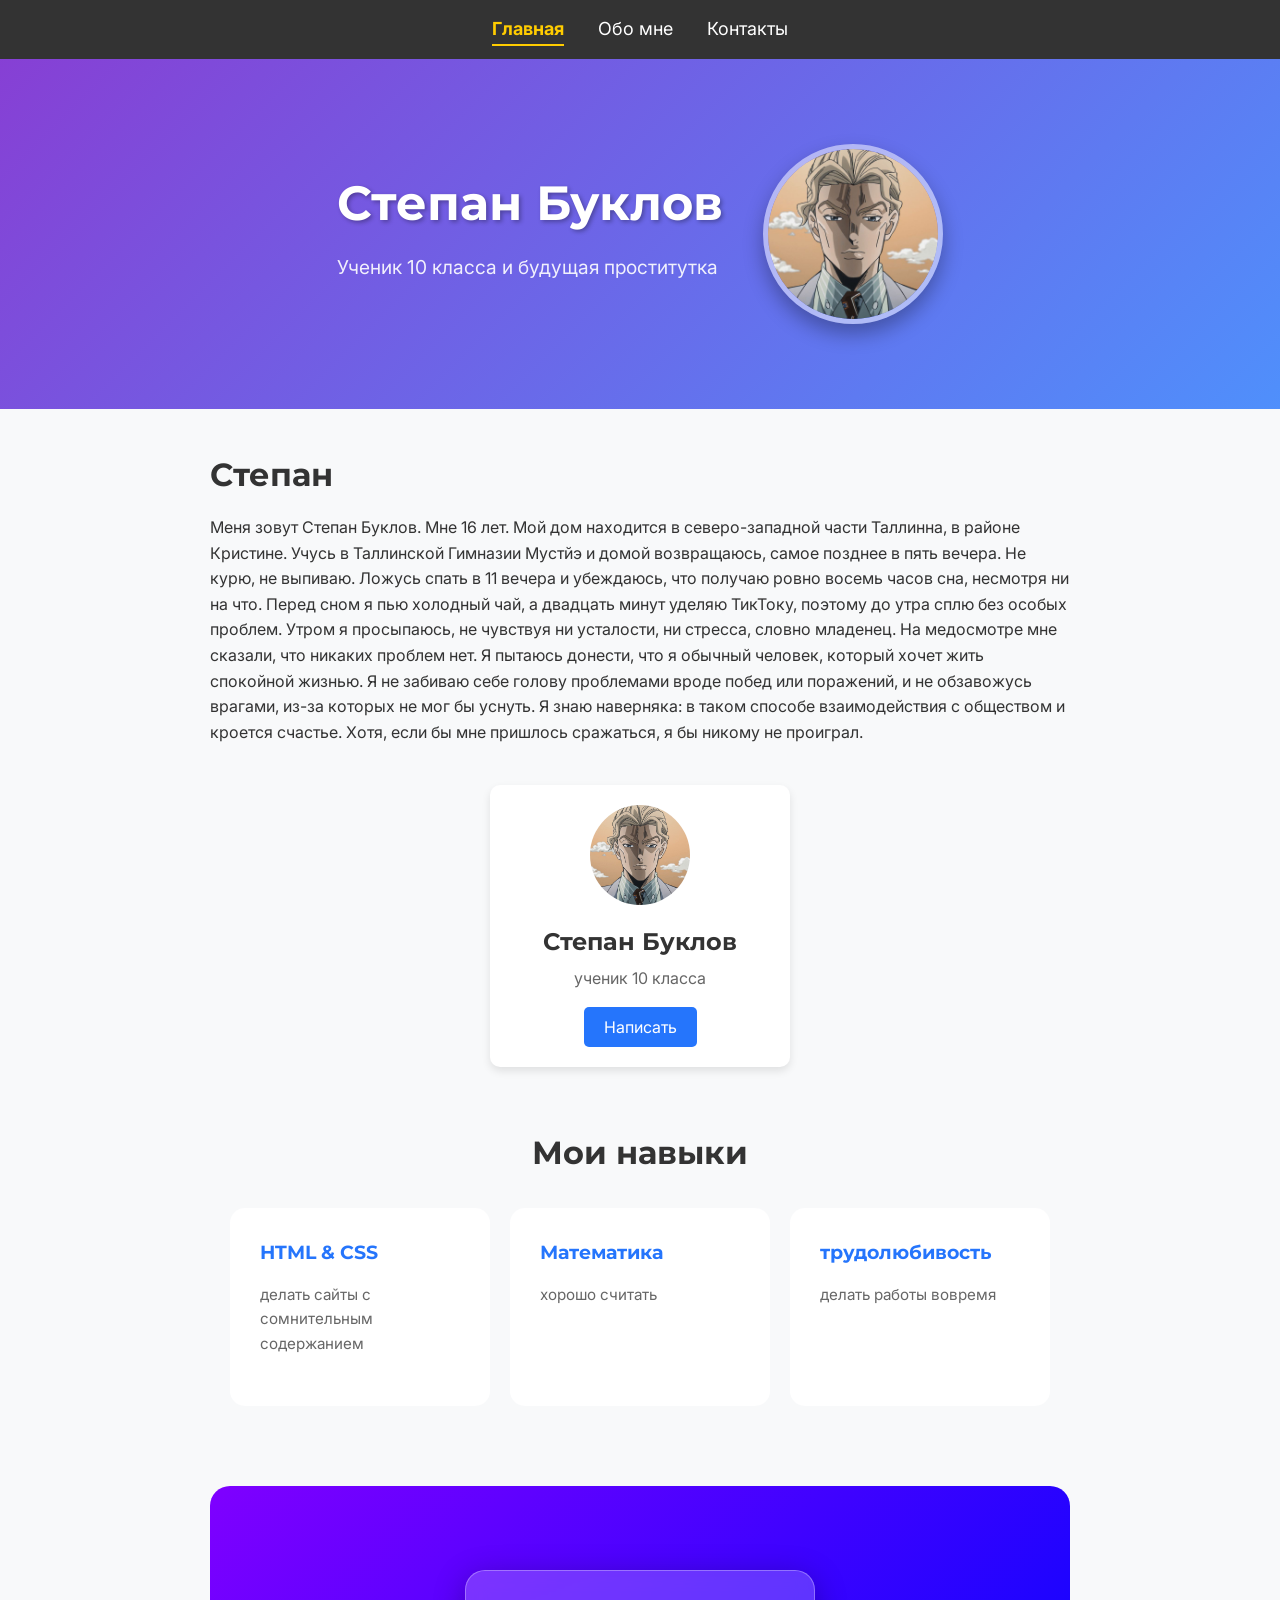
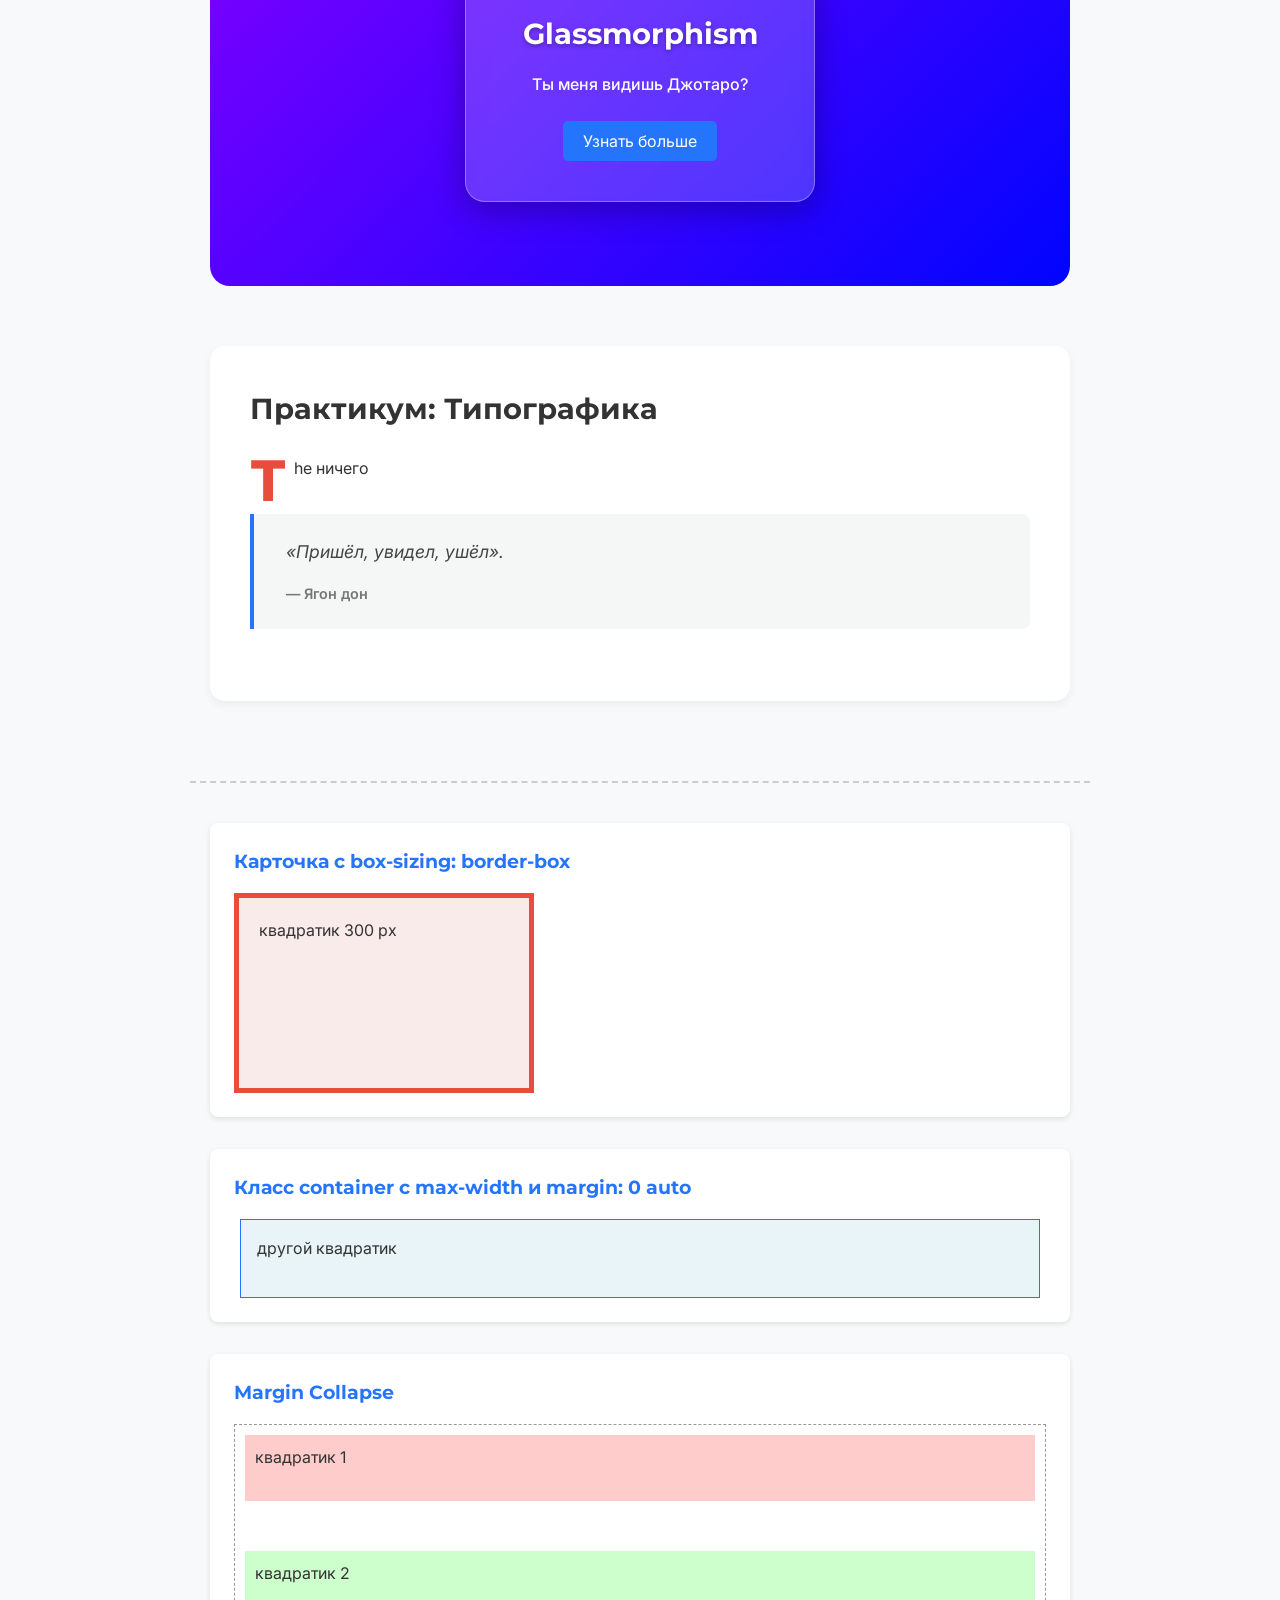
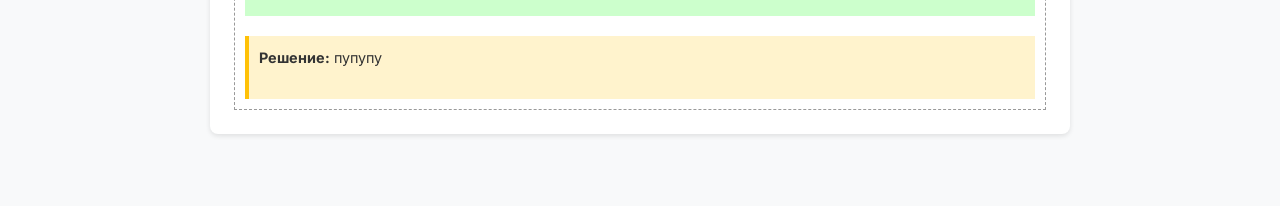
==== commit 87fc81b4: "Add files via upload" ====
--- a/index.html
+++ b/index.html
@@ -88,16 +88,13 @@
             <h2>Практикум: Типографика</h2>
             
             <p class="text-with-dropcap">
-                Это пример текста, где первая буква оформлена с помощью псевдоэлемента ::first-letter. 
-                Буквица (Drop Cap) — это большая заглавная буква, которая выступает в начале абзаца. 
-                Она часто используется в книгах и журналах для привлечения внимания читателя к началу текста. 
-                В CSS это делается очень просто, и это добавляет тексту элегантности.
+                The ничего
             </p>
 
             <!-- ЗАДАНИЕ 3: Оформление цитаты -->
             <blockquote class="styled-quote">
-                «Дизайн — это не просто то, как это выглядит. Дизайн — это то, как это работает».
-                <cite>— Стив Джобс</cite>
+                «Пришёл, увидел, ушёл».
+                <cite>— Ягон дон</cite>
             </blockquote>
         </section>
         <!-- ============================================== -->
@@ -109,37 +106,37 @@
     <!-- ========================================================= -->
     
     <div class="practicum-task-wrapper">
-        <h2>Практическое задание (34 балла)</h2>
+    
 
         <!-- Задание 1: Box-sizing Border-box -->
         <div class="task-block">
-            <h3>Задание 1: Карточка с box-sizing: border-box</h3>
+            <h3> Карточка с box-sizing: border-box</h3>
             <div class="task-1-box">
-                <p>Ширина этой карточки фиксирована (300px), но padding и border включены в неё благодаря box-sizing: border-box.</p>
+                <p>квадратик 300 px</p>
             </div>
         </div>
 
         <!-- Задание 2: Класс container с max-width и margin: 0 auto -->
         <div class="task-block">
-            <h3>Задание 2: Класс container с max-width и margin: 0 auto</h3>
+            <h3> Класс container с max-width и margin: 0 auto</h3>
             <div class="task-2-container container">
-                <p>Этот блок центрирован по горизонтали с помощью margin: 0 auto и имеет максимальную ширину.</p>
+                <p>другой квадратик</p>
             </div>
         </div>
 
         <!-- Задание 3: Margin Collapse -->
         <div class="task-block">
-            <h3>Задание 3: Исследование Margin Collapse</h3>
+            <h3> Margin Collapse</h3>
             <div class="task-3-margin">
                 <div class="box-collapse-1">
-                    <p>Блок 1 (margin-bottom: 30px)</p>
+                    <p>квадратик 1</p>
                 </div>
                 <div class="box-collapse-2">
-                    <p>Блок 2 (margin-top: 50px)</p>
+                    <p>квадратик 2</p>
                 </div>
-                <!-- Решение: Чтобы избежать схлопывания, можно использовать padding или overflow: hidden на родителе -->
+                
                 <div class="solution-note">
-                    <p><strong>Решение:</strong> Вместо margin используем padding или добавляем overflow: hidden родительскому контейнеру.</p>
+                    <p><strong>Решение:</strong> пупупу</p>
                 </div>
             </div>
         </div>
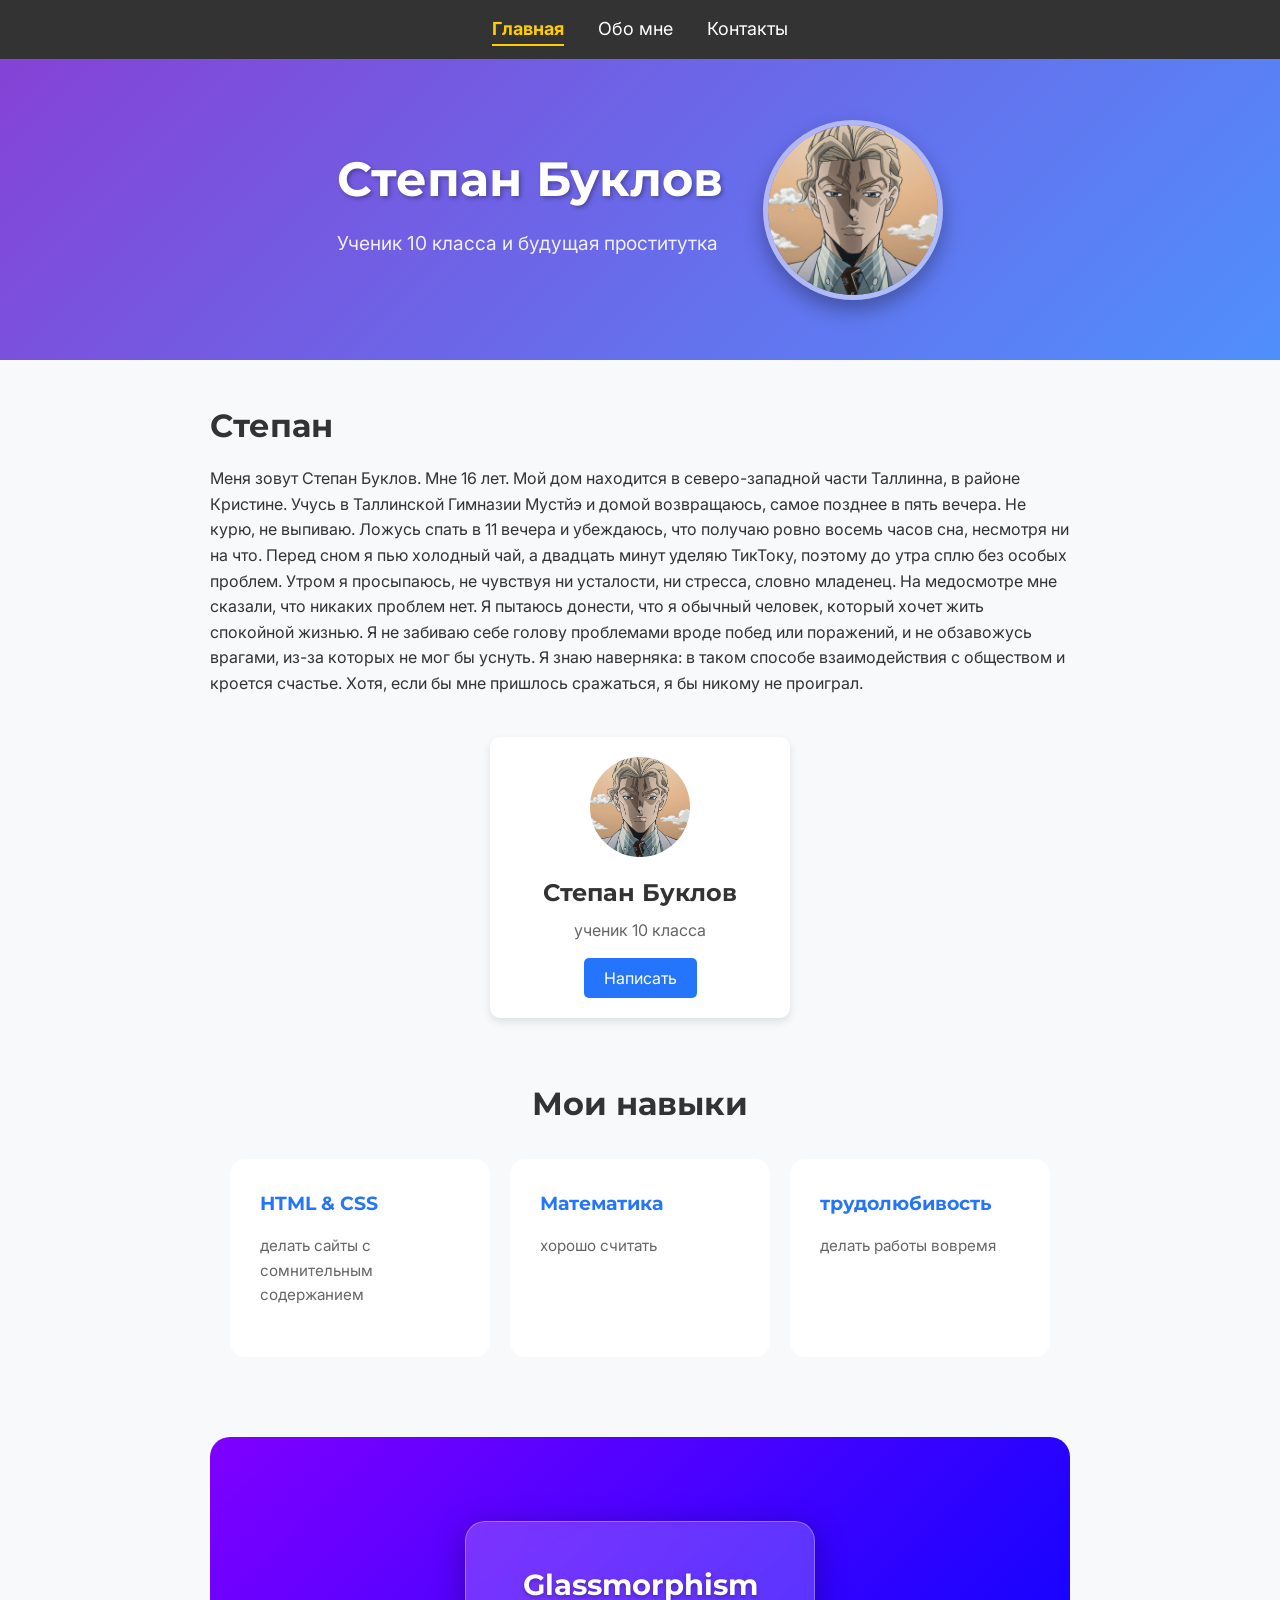
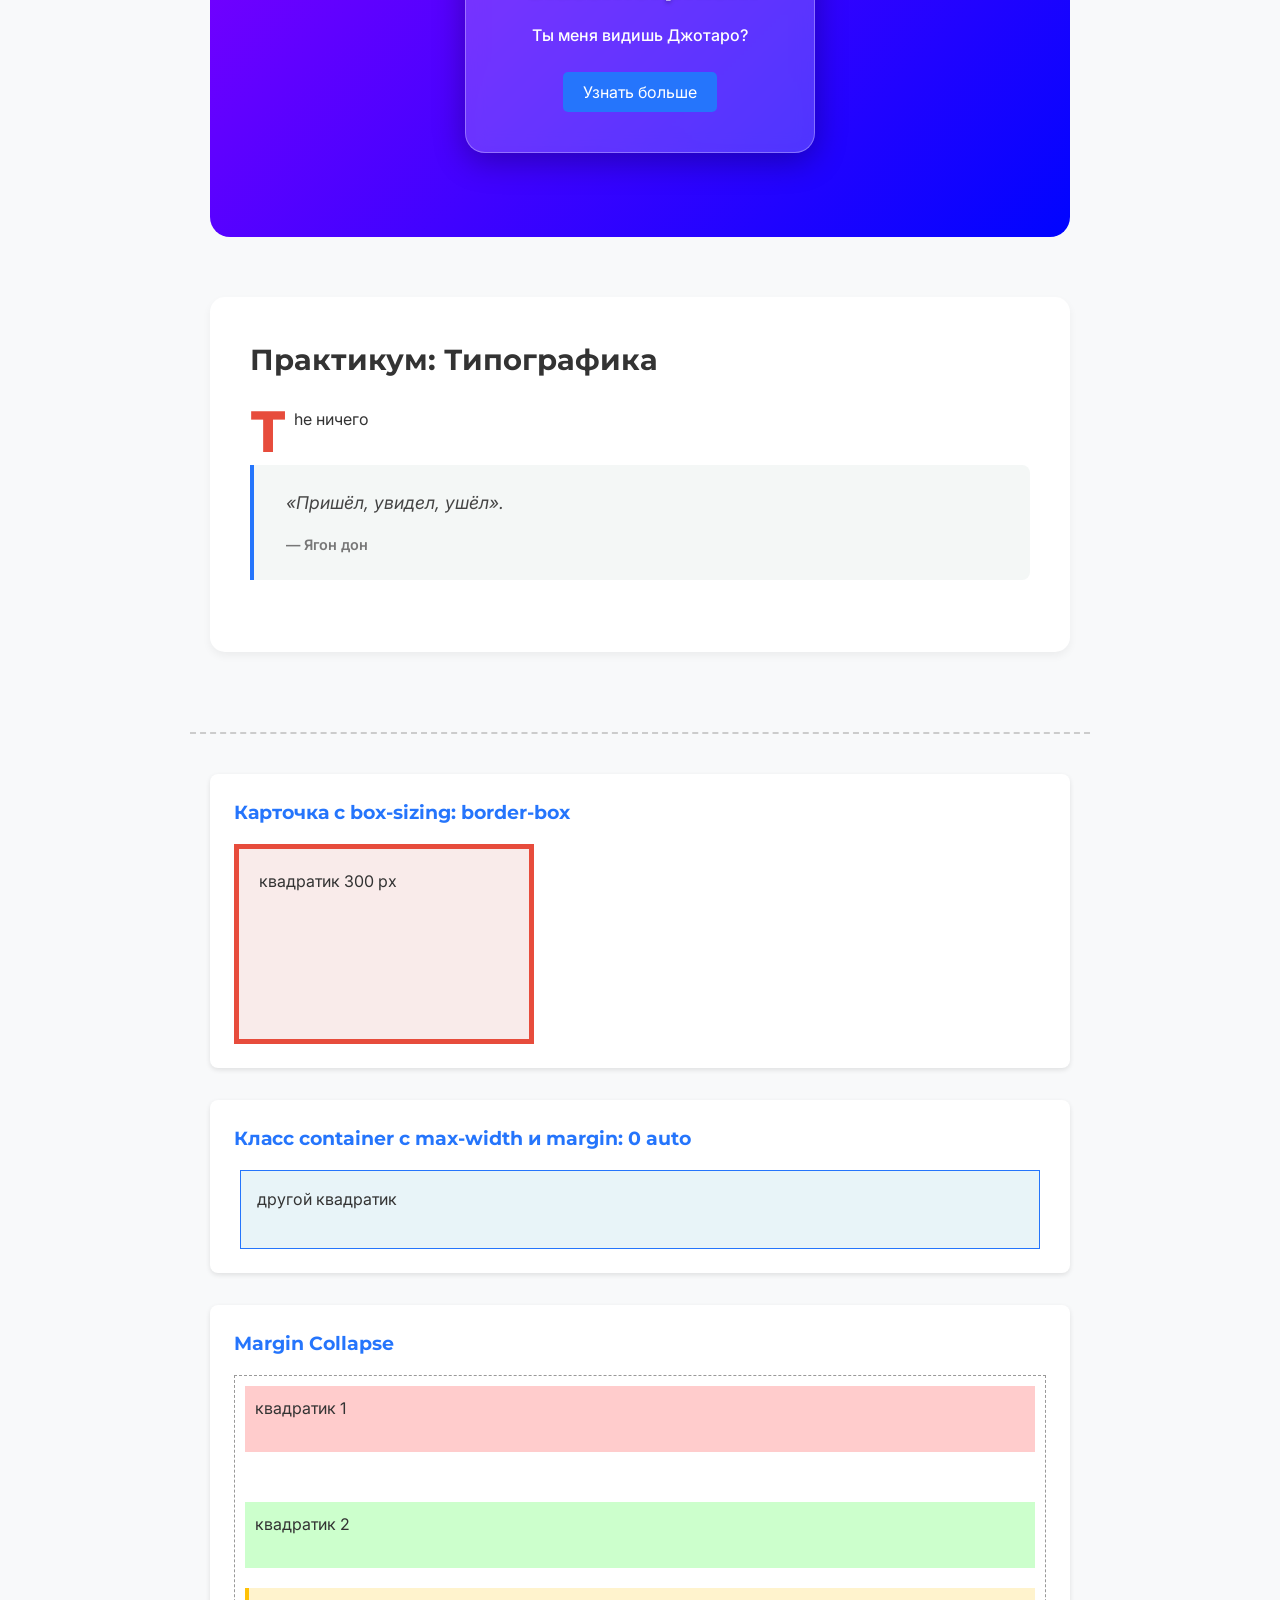
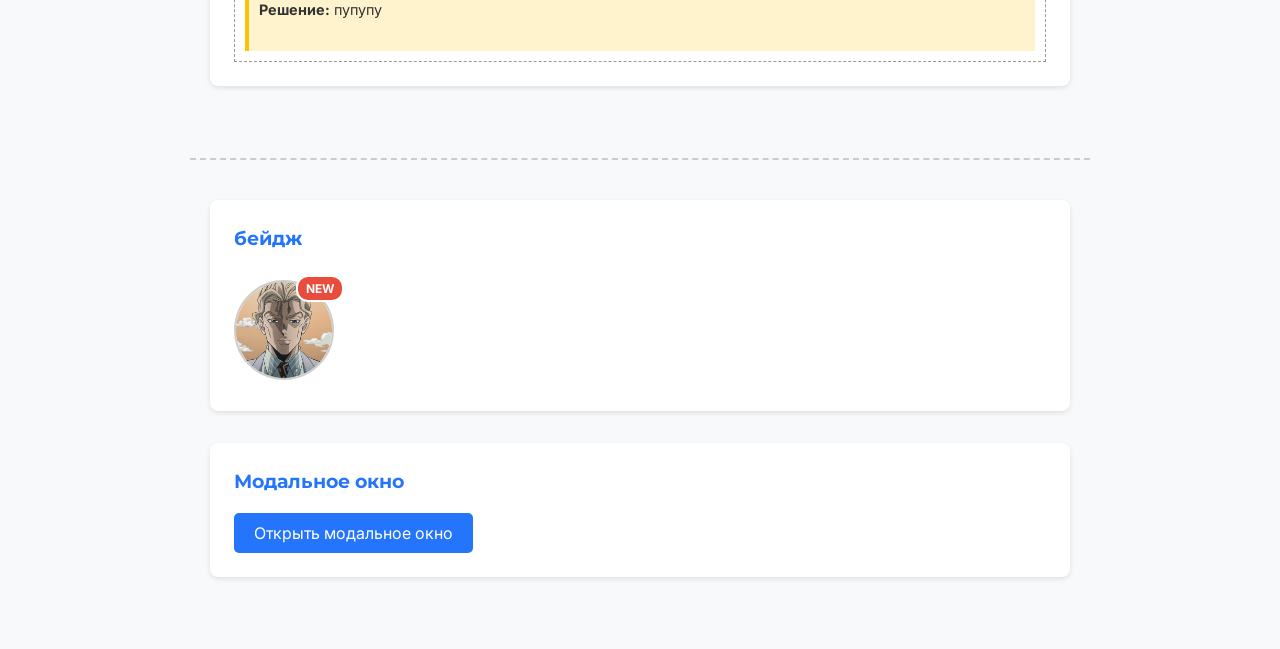
==== commit d086f874: "Add files via upload" ====
--- a/index.html
+++ b/index.html
@@ -14,6 +14,7 @@
 </head>
 <body>
   
+    <!-- ВНИМАНИЕ: Для выполнения практикума (Задание 2) navbar должен быть position: fixed -->
     <nav class="navbar">
         <a href="#" class="nav-link active">Главная</a>
         <a href="#" class="nav-link">Обо мне</a>
@@ -107,7 +108,6 @@
     
     <div class="practicum-task-wrapper">
     
-
         <!-- Задание 1: Box-sizing Border-box -->
         <div class="task-block">
             <h3> Карточка с box-sizing: border-box</h3>
@@ -142,5 +142,51 @@
         </div>
     </div>
 
+    <!-- ========================================================= -->
+    <!-- НОВЫЙ БЛОК: ЧЕК-ЛИСТ ПРАКТИЧЕСКОГО ЗАДАНИЯ -->
+    <!-- ========================================================= -->
+    <div class="checklist-practicum-wrapper">
+
+        <!-- Задание 1: Связка relative + absolute для бейджа -->
+        <div class="task-block">
+            <h3>бейдж</h3>
+            <div class="badge-container">
+                <img src="ioshikage-kira.jpeg" alt="Аватар" class="badge-avatar">
+                <span class="badge">NEW</span>
+            </div>
+        </div>
+
+        <!-- Задание 3: Модальное окно с оверлеем, центрированием и z-index -->
+        <div class="task-block">
+            <h3> Модальное окно</h3>
+            <button class="btn btn-primary" id="openModalBtn">Открыть модальное окно</button>
+            
+            <!-- Оверлей и само окно -->
+            <div class="modal-overlay" id="myModal">
+                <div class="modal-window">
+                    <h3>Это модальное окно</h3>
+                    <button class="btn btn-primary" id="closeModalBtn">Закрыть</button>
+                </div>
+            </div>
+        </div>
+    </div>
+
+    <!-- Скрипт для работы модального окна -->
+    <script>
+        const modal = document.getElementById('myModal');
+        const openBtn = document.getElementById('openModalBtn');
+        const closeBtn = document.getElementById('closeModalBtn');
+
+        openBtn.onclick = function() {
+            modal.style.display = 'flex';
+        }
+
+        closeBtn.onclick = function() {
+            modal.style.display = 'none';
+        }
+
+    
+    </script>
+
 </body>
 </html>
--- a/style.css
+++ b/style.css
@@ -26,14 +26,16 @@
     font-family: 'Montserrat', sans-serif;
 }
 
+/* ИЗМЕНЕНО: Для задания 2 "Плавающая шапка" */
 .navbar {
     background-color: #333;
-    /* Перевод в rem: 15px / 16 = 0.9375rem */
     padding: 0.9375rem;
     text-align: center;
-    position: sticky; 
+    position: fixed; /* Изменено со sticky на fixed согласно чек-листу */
     top: 0;
-    z-index: 100;
+    left: 0;
+    width: 100%; /* Fixed элементы нужно растягивать по ширине */
+    z-index: 1000;
 }
 
 .nav-link {
@@ -55,24 +57,7 @@
     border-bottom: 0.125rem solid #ffcc00; /* 2px */
 }
 
-/* Обертка для текста, чтобы он не прилипал к краям */
-.content-wrapper {
-    max-width: 56.25rem; /* 900px */
-    margin: 0 auto;
-    padding: 2.5rem 1.25rem; /* 40px 20px */
-}
-
-h1 {
-    margin-bottom: 0.9375rem; /* 15px */
-}
-
-p {
-    margin-bottom: 1.25rem; /* 20px */
-}
-
-/* =========================================
-  Hero-баннер 
-   ========================================= */
+/* ИЗМЕНЕНО: Добавлен padding-top для компенсации fixed шапки */
 .hero-banner {
     background-image: 
         linear-gradient(135deg, rgba(106, 17, 203, 0.8) 0%, rgba(37, 117, 252, 0.8) 100%),
@@ -81,6 +66,8 @@
     background-position: center;
     color: white;
     padding: 3.75rem 1.25rem; /* 60px 20px */
+    /* Компенсация высоты fixed навбара (примерно 55-60px) */
+    padding-top: 7.5rem; 
     display: flex;
     align-items: center;
     justify-content: center;
@@ -108,6 +95,20 @@
     box-shadow: 0 0.625rem 1.25rem rgba(0,0,0,0.3); /* 0 10px 20px */
 }
 
+/* Обертка для текста, чтобы он не прилипал к краям */
+.content-wrapper {
+    max-width: 56.25rem; /* 900px */
+    margin: 0 auto;
+    padding: 2.5rem 1.25rem; /* 40px 20px */
+}
+
+h1 {
+    margin-bottom: 0.9375rem; /* 15px */
+}
+
+p {
+    margin-bottom: 1.25rem; /* 20px */
+}
 
 .profile-card {
     width: 18.75rem; /* 300px */
@@ -383,4 +384,87 @@
     padding: 10px;
     border-left: 4px solid #ffc107;
     font-size: 0.9rem;
+}
+
+
+/* =========================================================
+   НОВЫЕ СТИЛИ ДЛЯ ЧЕК-ЛИСТА ПРАКТИКУМА
+   ========================================================= */
+
+.checklist-practicum-wrapper {
+    max-width: 56.25rem;
+    margin: 0 auto;
+    padding: 2.5rem 1.25rem;
+    border-top: 2px dashed #ccc;
+}
+
+.checklist-practicum-wrapper h2 {
+    text-align: center;
+    margin-bottom: 2rem;
+}
+
+/* --- Задание 1: Бейдж (relative + absolute) --- */
+.badge-container {
+    position: relative; /* Связка: родитель relative */
+    display: inline-block;
+    margin-top: 10px;
+}
+
+.badge-avatar {
+    width: 100px;
+    height: 100px;
+    border-radius: 50%;
+    object-fit: cover;
+    border: 2px solid #ccc;
+}
+
+.badge {
+    position: absolute; /* Связка: ребенок absolute */
+    top: -5px;
+    right: -10px;
+    background-color: #e74c3c;
+    color: white;
+    padding: 2px 8px;
+    border-radius: 12px;
+    font-size: 12px;
+    font-weight: bold;
+    border: 2px solid #fff;
+}
+
+/* --- Задание 3: Модальное окно --- */
+.modal-overlay {
+    display: none; /* Скрыто по умолчанию */
+    position: fixed;
+    top: 0;
+    left: 0;
+    width: 100%;
+    height: 100%;
+    background-color: rgba(0, 0, 0, 0.6); /* Затемнение оверлея */
+    z-index: 2000; /* Выше навбара (у которого 1000) */
+    
+    /* Центрирование */
+    justify-content: center;
+    align-items: center;
+}
+
+.modal-window {
+    background-color: #fff;
+    padding: 30px;
+    border-radius: 10px;
+    width: 90%;
+    max-width: 400px;
+    text-align: center;
+    position: relative;
+    z-index: 2001; /* Выше оверлея на всякий случай */
+    box-shadow: 0 10px 25px rgba(0,0,0,0.5);
+}
+
+.modal-window h3 {
+    margin-bottom: 15px;
+    color: #333;
+}
+
+.modal-window p {
+    margin-bottom: 20px;
+    color: #666;
 }
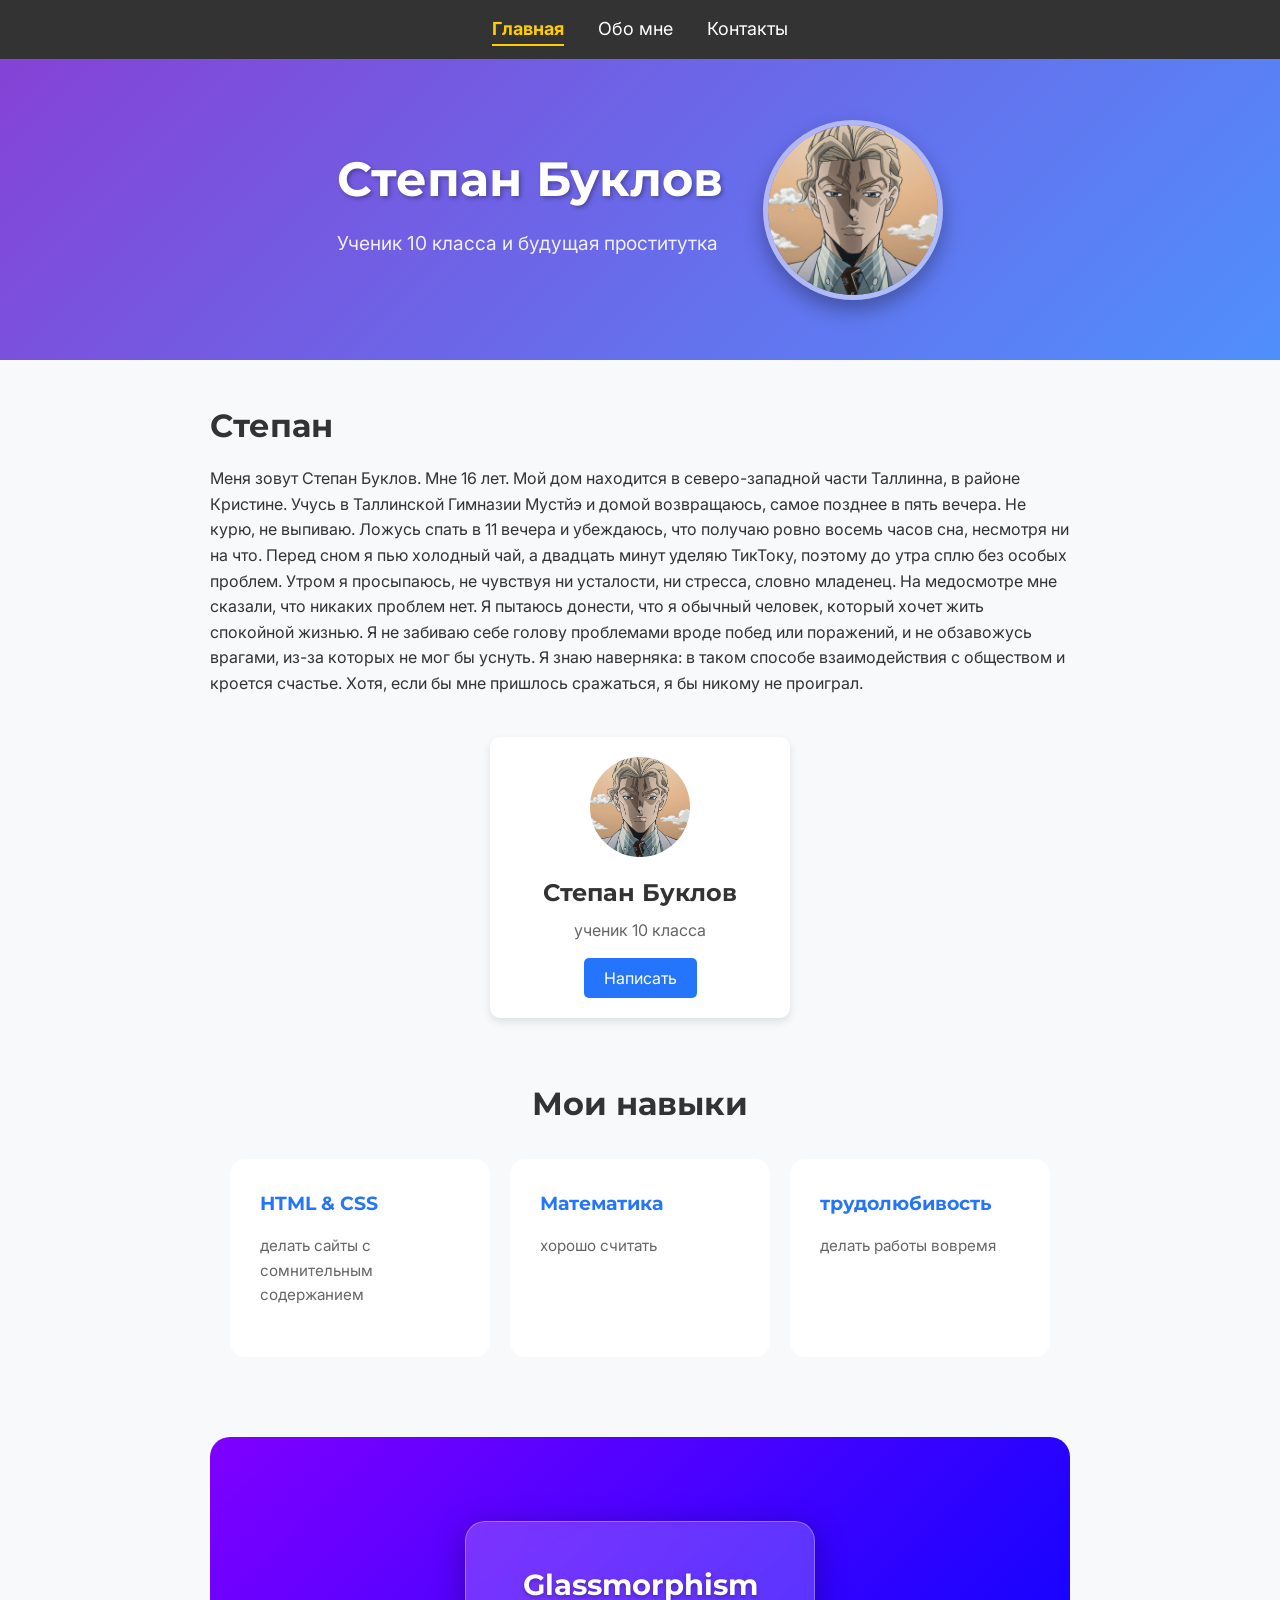
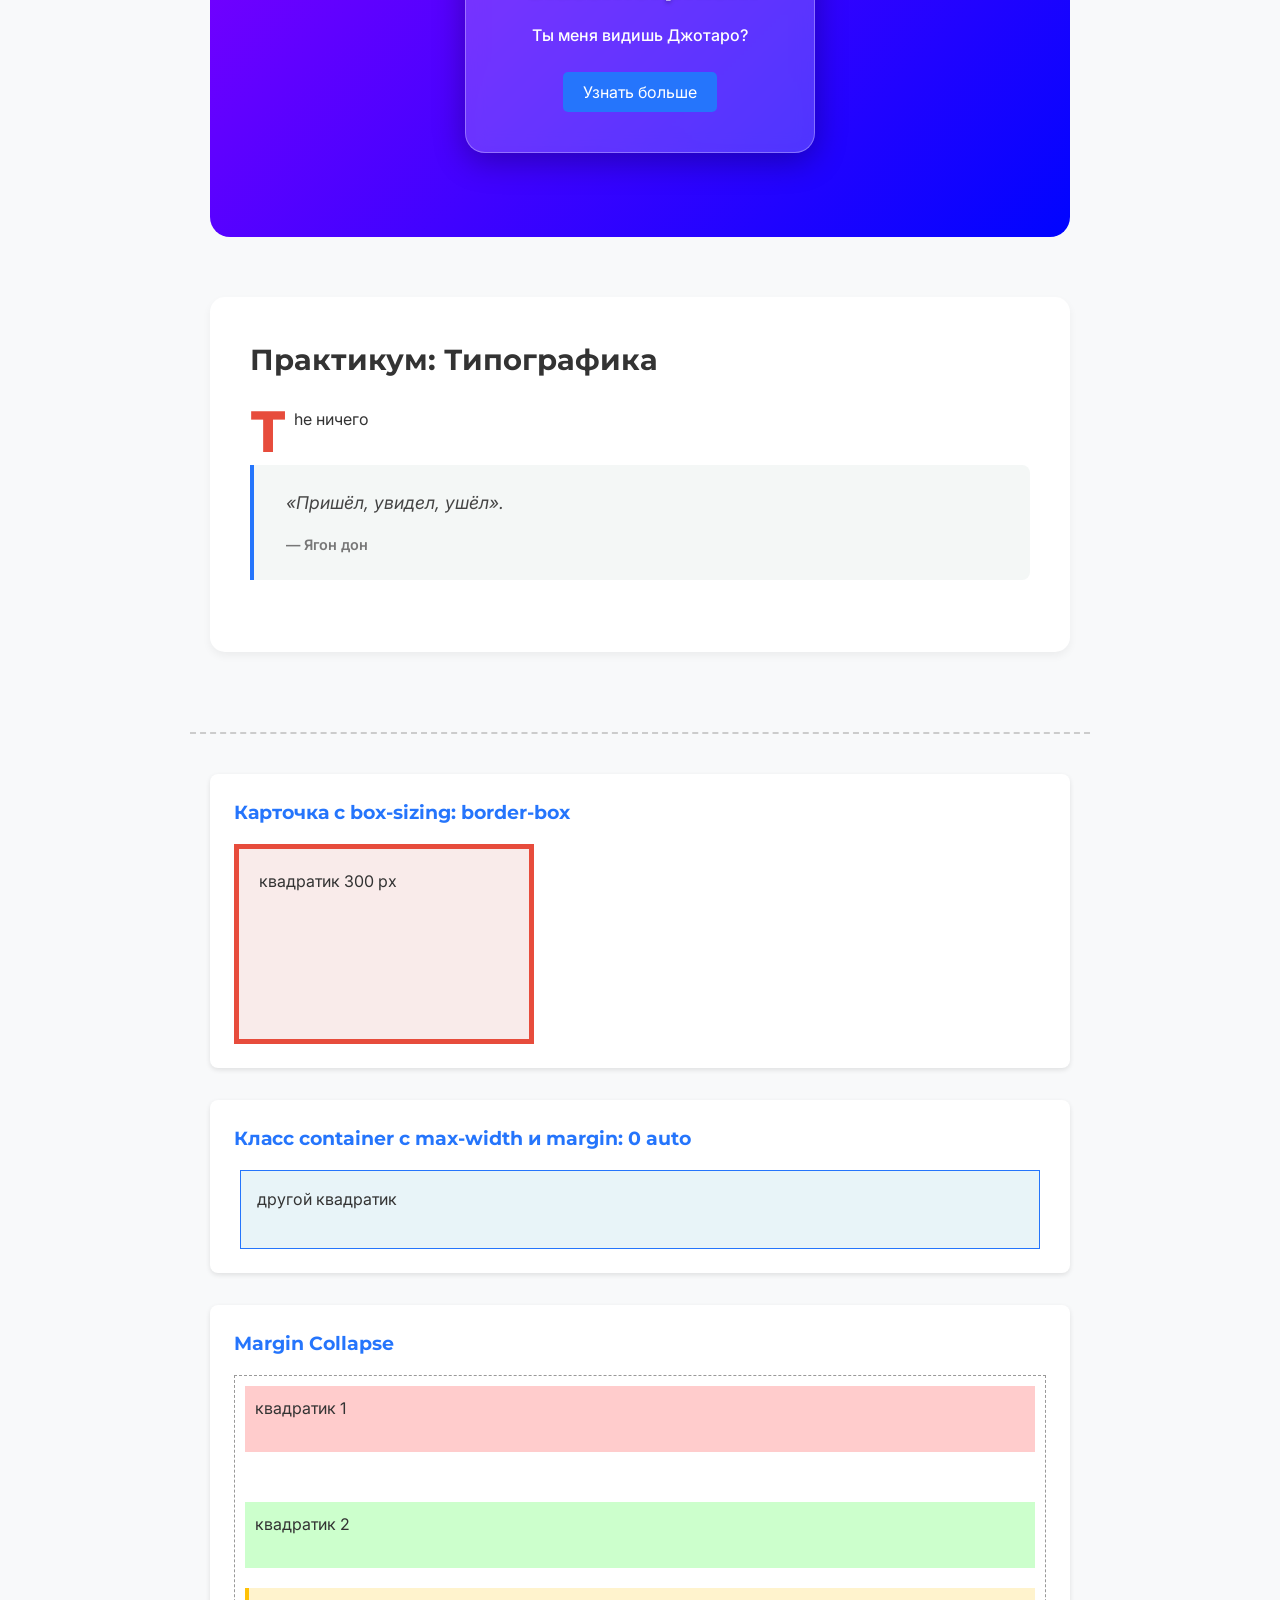
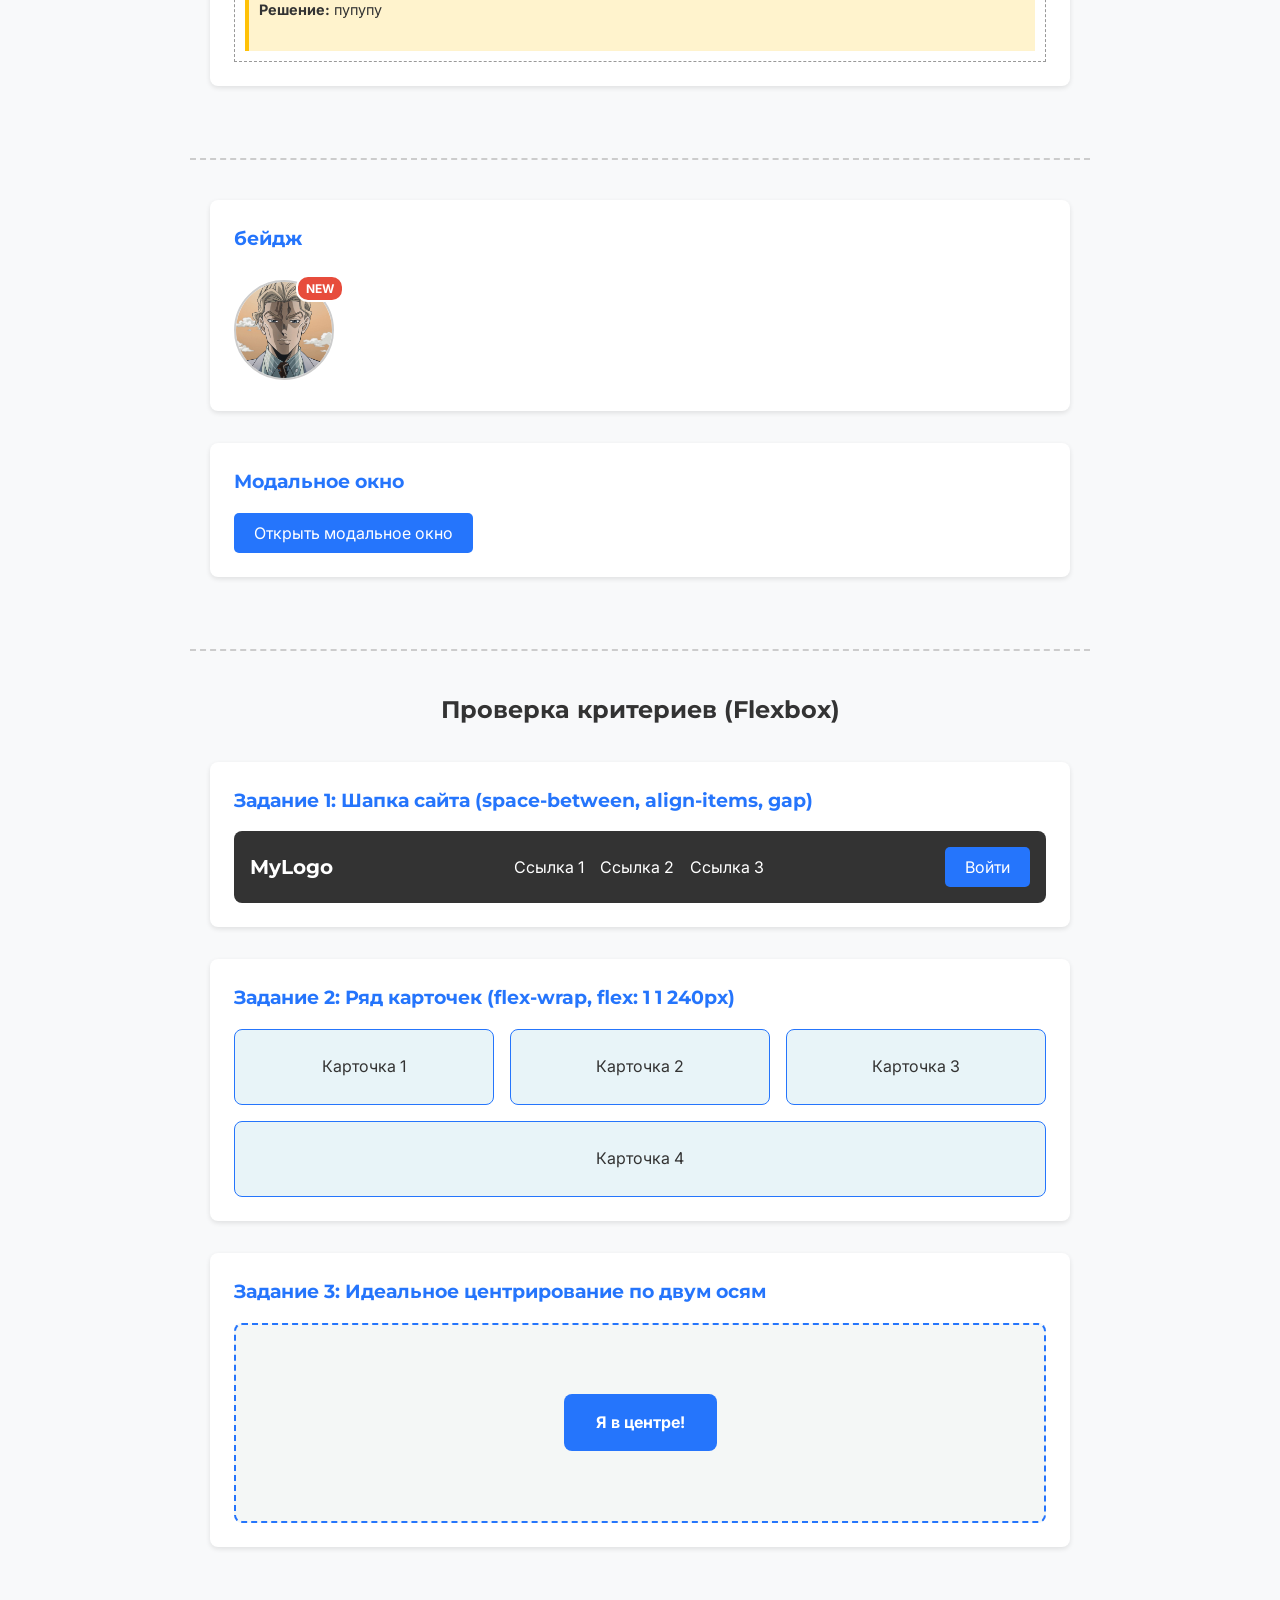
==== commit b3b89a3b: "Add files via upload" ====
--- a/index.html
+++ b/index.html
@@ -171,6 +171,46 @@
         </div>
     </div>
 
+    <!-- ========================================================= -->
+    <!-- НОВЫЙ БЛОК: ВЫПОЛНЕНИЕ КРИТЕРИЕВ ИЗ ЧЕК-ЛИСТА (ДОБАВЛЕНО) -->
+    <!-- ========================================================= -->
+    <div class="practicum-task-wrapper">
+        <h2>Проверка критериев (Flexbox)</h2>
+
+        <!-- Критерий 1: Шапка сайта со space-between, align-items и gap -->
+        <div class="task-block">
+            <h3>Задание 1: Шапка сайта (space-between, align-items, gap)</h3>
+            <header class="practicum-header">
+                <div class="logo">MyLogo</div>
+                <nav class="practicum-nav">
+                    <a href="#">Ссылка 1</a>
+                    <a href="#">Ссылка 2</a>
+                    <a href="#">Ссылка 3</a>
+                </nav>
+                <button class="btn btn-primary">Войти</button>
+            </header>
+        </div>
+
+        <!-- Критерий 2: Ряд карточек с flex-wrap и flex: 1 1 240px -->
+        <div class="task-block">
+            <h3>Задание 2: Ряд карточек (flex-wrap, flex: 1 1 240px)</h3>
+            <div class="practicum-cards-container">
+                <div class="practicum-card">Карточка 1</div>
+                <div class="practicum-card">Карточка 2</div>
+                <div class="practicum-card">Карточка 3</div>
+                <div class="practicum-card">Карточка 4</div>
+            </div>
+        </div>
+
+        <!-- Критерий 3: Идеальное центрирование по двум осям на Flexbox -->
+        <div class="task-block">
+            <h3>Задание 3: Идеальное центрирование по двум осям</h3>
+            <div class="practicum-center-box">
+                <div class="practicum-center-content">Я в центре!</div>
+            </div>
+        </div>
+    </div>
+
     <!-- Скрипт для работы модального окна -->
     <script>
         const modal = document.getElementById('myModal');
@@ -184,8 +224,6 @@
         closeBtn.onclick = function() {
             modal.style.display = 'none';
         }
-
-    
     </script>
 
 </body>
--- a/style.css
+++ b/style.css
@@ -467,4 +467,77 @@
 .modal-window p {
     margin-bottom: 20px;
     color: #666;
+}
+
+
+/* =========================================================
+   НОВЫЕ СТИЛИ ДЛЯ КРИТЕРИЕВ ИЗ ЧЕК-ЛИСТА (ДОБАВЛЕНО)
+   ========================================================= */
+
+/* Задание 1: Шапка сайта со space-between, align-items и gap */
+.practicum-header {
+    display: flex;
+    justify-content: space-between; /* space-between */
+    align-items: center; /* align-items */
+    gap: 1rem; /* gap */
+    padding: 1rem;
+    background-color: #333;
+    color: white;
+    border-radius: 0.5rem;
+}
+
+.practicum-header .logo {
+    font-weight: bold;
+    font-size: 1.25rem;
+    font-family: 'Montserrat', sans-serif;
+}
+
+.practicum-nav {
+    display: flex;
+    gap: 1rem;
+}
+
+.practicum-nav a {
+    color: white;
+    text-decoration: none;
+}
+
+.practicum-nav a:hover {
+    color: #ffcc00;
+}
+
+/* Задание 2: Ряд карточек с flex-wrap и flex: 1 1 240px */
+.practicum-cards-container {
+    display: flex;
+    flex-wrap: wrap; /* flex-wrap */
+    gap: 1rem;
+}
+
+.practicum-card {
+    flex: 1 1 240px; /* flex: 1 1 240px */
+    background-color: #e8f4f8;
+    border: 1px solid #2575fc;
+    padding: 1.5rem;
+    border-radius: 0.5rem;
+    text-align: center;
+    box-sizing: border-box;
+}
+
+/* Задание 3: Идеальное центрирование по двум осям на Flexbox */
+.practicum-center-box {
+    display: flex;
+    justify-content: center; /* По горизонтали */
+    align-items: center;     /* По вертикали */
+    height: 200px;           /* Задаем высоту для наглядности вертикального центрирования */
+    background-color: #f4f7f6;
+    border: 2px dashed #2575fc;
+    border-radius: 0.5rem;
+}
+
+.practicum-center-content {
+    background-color: #2575fc;
+    color: white;
+    padding: 1rem 2rem;
+    border-radius: 0.5rem;
+    font-weight: bold;
 }
